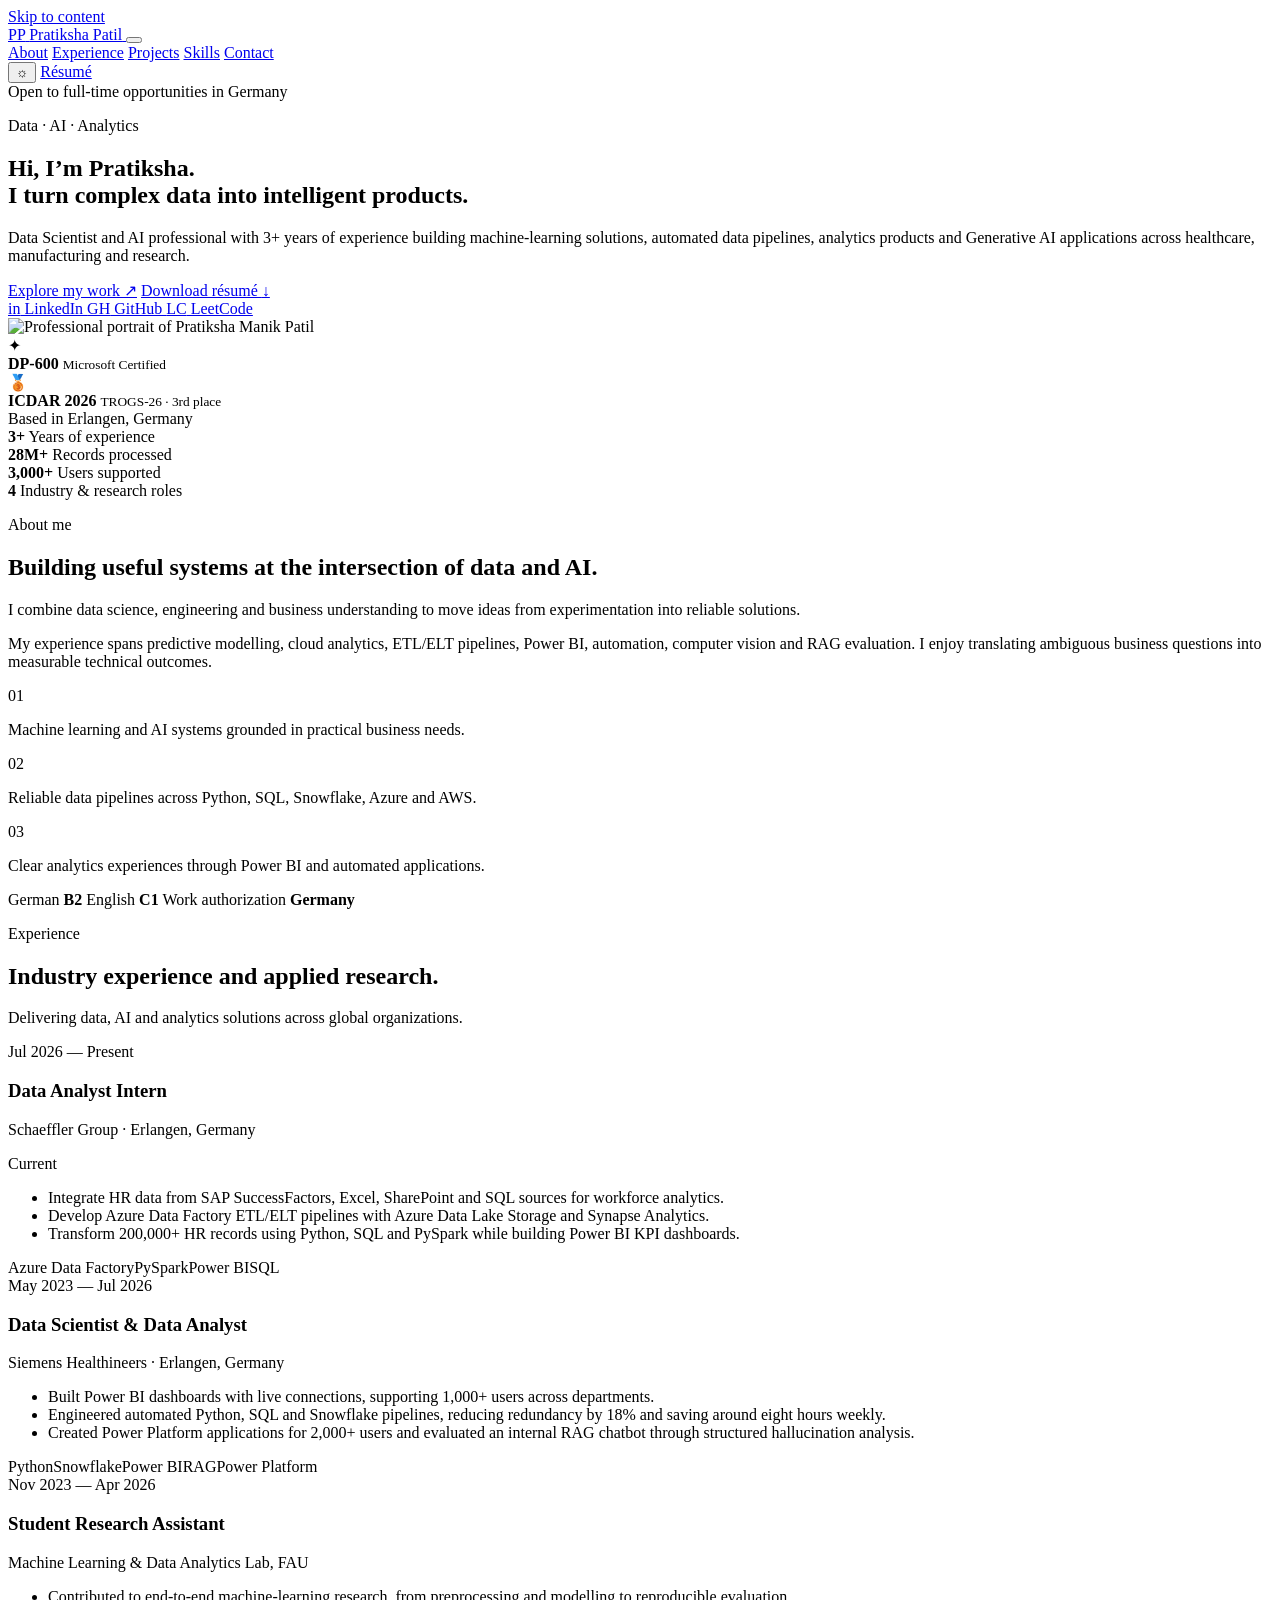
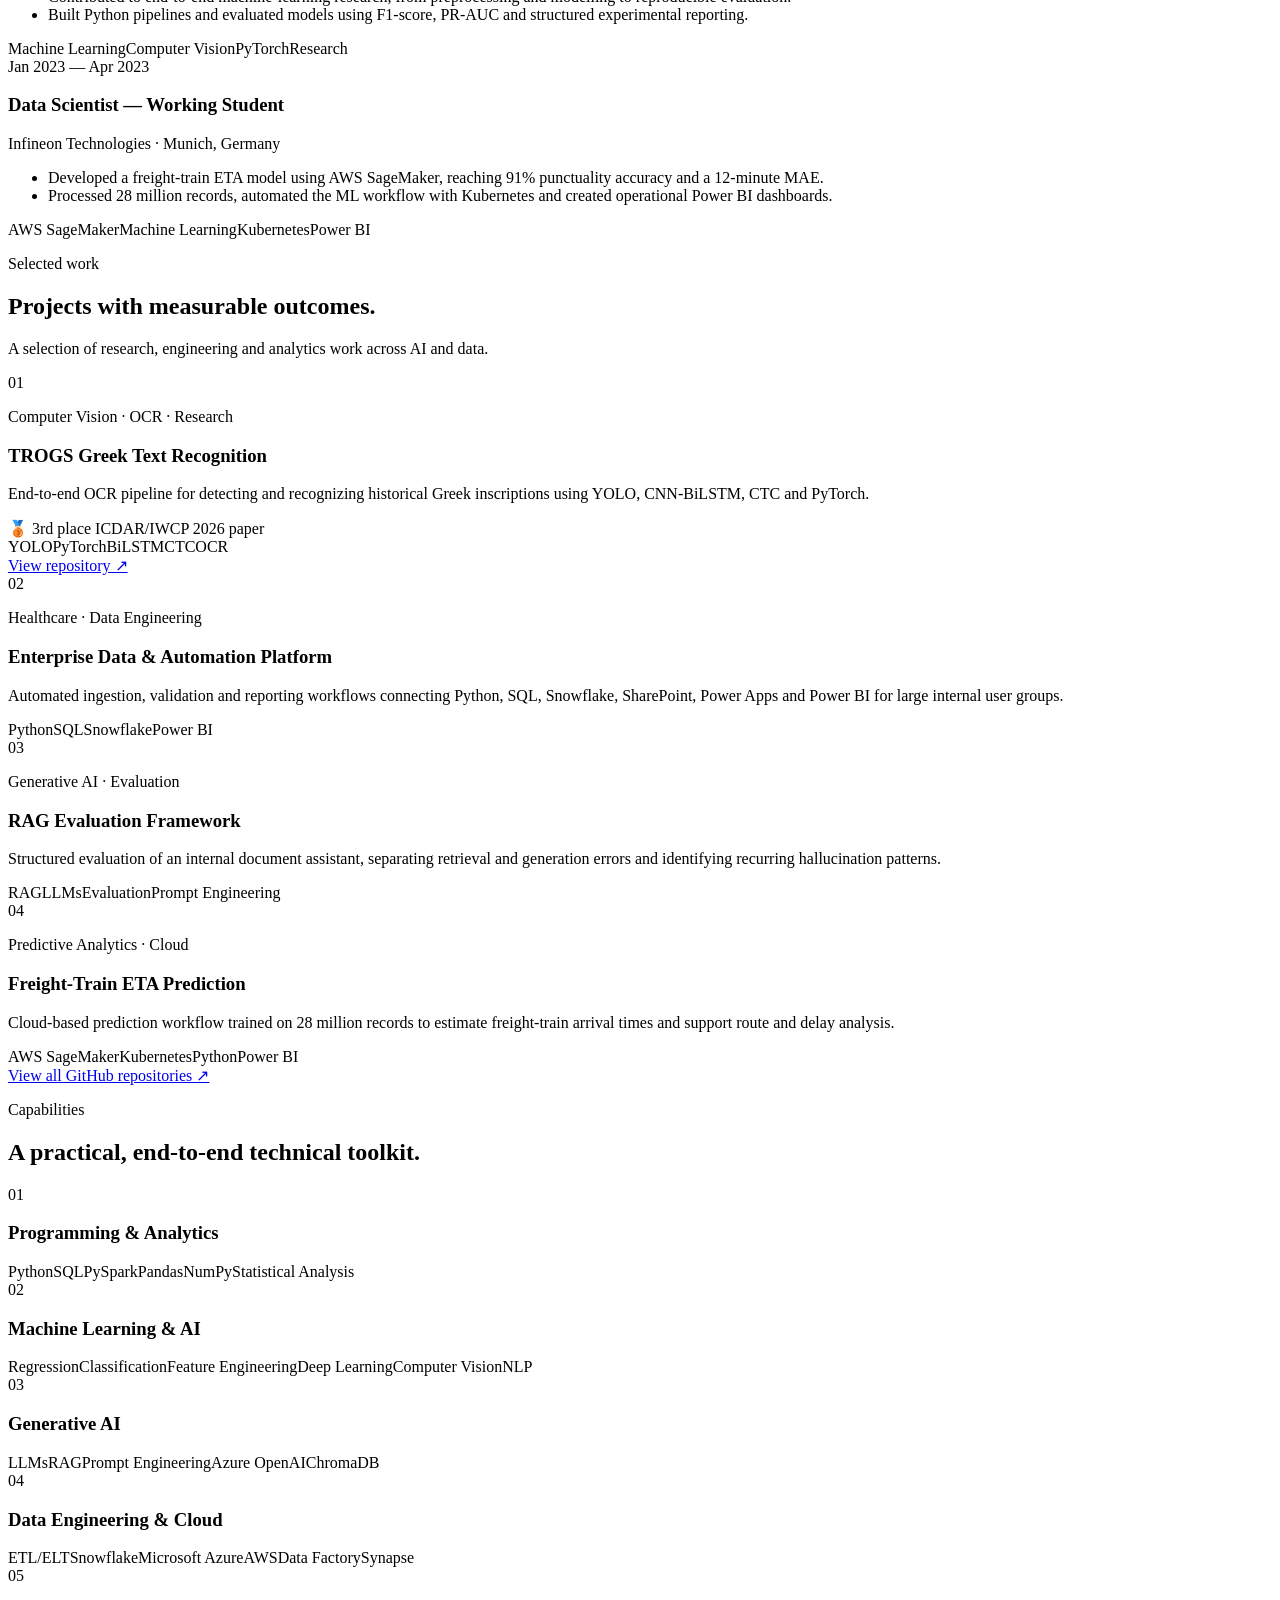
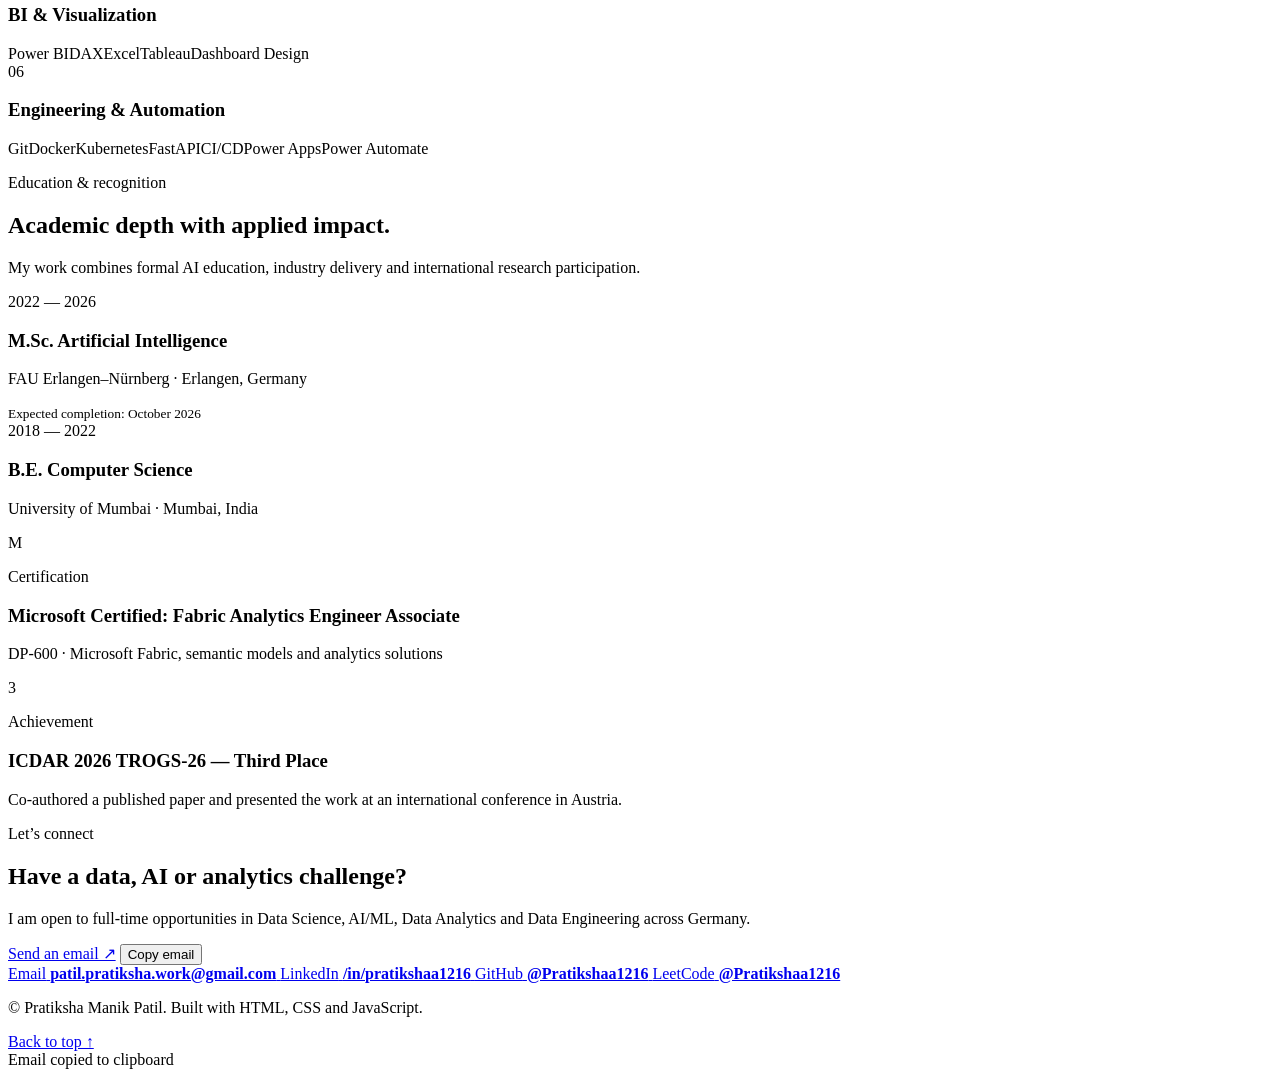
==== index.html @ 7e571804 "Add files via upload" ====
<!DOCTYPE html>
<html lang="en" data-theme="dark">
<head>
  <meta charset="UTF-8">
  <meta name="viewport" content="width=device-width, initial-scale=1.0">

  <title>Pratiksha Manik Patil | Data Scientist & AI Engineer</title>
  <meta name="description" content="Portfolio of Pratiksha Manik Patil — Data Scientist, AI/ML Engineer and Data Analyst specializing in machine learning, data engineering, Generative AI, automation and business intelligence.">
  <meta name="keywords" content="Pratiksha Patil, Data Scientist, AI Engineer, Machine Learning, Data Analyst, Data Engineer, Power BI, Python, SQL, Generative AI, RAG, Germany">
  <meta name="author" content="Pratiksha Manik Patil">
  <meta name="robots" content="index, follow">
  <meta name="theme-color" content="#07111f">

  <link rel="canonical" href="https://pratikshaa1216.github.io/">
  <link rel="icon" href="assets/images/favicon.svg" type="image/svg+xml">
  <link rel="manifest" href="site.webmanifest">

  <meta property="og:type" content="website">
  <meta property="og:title" content="Pratiksha Manik Patil | Data Scientist & AI Engineer">
  <meta property="og:description" content="Machine learning, data engineering, Generative AI, automation and business intelligence.">
  <meta property="og:url" content="https://pratikshaa1216.github.io/">
  <meta property="og:image" content="https://pratikshaa1216.github.io/assets/images/profile.png">

  <meta name="twitter:card" content="summary_large_image">
  <meta name="twitter:title" content="Pratiksha Manik Patil | Data Scientist & AI Engineer">
  <meta name="twitter:description" content="Machine learning, data engineering, Generative AI, automation and business intelligence.">
  <meta name="twitter:image" content="https://pratikshaa1216.github.io/assets/images/profile.png">

  <link rel="preconnect" href="https://fonts.googleapis.com">
  <link rel="preconnect" href="https://fonts.gstatic.com" crossorigin>
  <link href="https://fonts.googleapis.com/css2?family=DM+Sans:wght@400;500;600;700&family=Manrope:wght@500;600;700;800&display=swap" rel="stylesheet">
  <link rel="stylesheet" href="assets/css/style.css">

  <script type="application/ld+json">
  {
    "@context": "https://schema.org",
    "@type": "Person",
    "name": "Pratiksha Manik Patil",
    "url": "https://pratikshaa1216.github.io/",
    "image": "https://pratikshaa1216.github.io/assets/images/profile.png",
    "jobTitle": "Data Scientist and AI/ML Engineer",
    "email": "mailto:patil.pratiksha.work@gmail.com",
    "address": {
      "@type": "PostalAddress",
      "addressLocality": "Erlangen",
      "addressCountry": "Germany"
    },
    "alumniOf": {
      "@type": "CollegeOrUniversity",
      "name": "FAU Erlangen–Nürnberg"
    },
    "sameAs": [
      "https://www.linkedin.com/in/pratikshaa1216",
      "https://github.com/Pratikshaa1216",
      "https://leetcode.com/u/Pratikshaa1216/"
    ],
    "knowsAbout": [
      "Machine Learning",
      "Data Science",
      "Data Engineering",
      "Generative AI",
      "Business Intelligence",
      "Python",
      "SQL",
      "Power BI"
    ]
  }
  </script>
</head>

<body>
  <a class="skip-link" href="#main-content">Skip to content</a>

  <div class="page-noise" aria-hidden="true"></div>
  <div class="cursor-glow" aria-hidden="true"></div>

  <header class="site-header" id="top">
    <nav class="nav container" aria-label="Main navigation">
      <a class="brand" href="#home" aria-label="Pratiksha Patil home">
        <span class="brand-mark">PP</span>
        <span class="brand-name">Pratiksha Patil</span>
      </a>

      <button class="menu-toggle" aria-label="Open navigation" aria-expanded="false" aria-controls="nav-links">
        <span></span><span></span><span></span>
      </button>

      <div class="nav-links" id="nav-links">
        <a href="#about">About</a>
        <a href="#experience">Experience</a>
        <a href="#projects">Projects</a>
        <a href="#skills">Skills</a>
        <a href="#contact">Contact</a>
      </div>

      <div class="nav-actions">
        <button class="theme-toggle" type="button" aria-label="Switch color theme" title="Switch color theme">
          <span class="theme-icon" aria-hidden="true">☼</span>
        </button>
        <a class="button button-small button-outline" href="assets/docs/Pratiksha_Patil_Resume.pdf" target="_blank" rel="noopener">
          Résumé
        </a>
      </div>
    </nav>
  </header>

  <main id="main-content">
    <section class="hero section" id="home">
      <div class="hero-orb hero-orb-one" aria-hidden="true"></div>
      <div class="hero-orb hero-orb-two" aria-hidden="true"></div>

      <div class="container hero-grid">
        <div class="hero-copy reveal">
          <div class="availability-pill">
            <span class="status-dot"></span>
            Open to full-time opportunities in Germany
          </div>

          <p class="eyebrow">Data · AI · Analytics</p>
          <h1>
            Hi, I’m <span class="gradient-text">Pratiksha.</span><br>
            I turn complex data into <span class="typing-line" data-words='["intelligent products.","clear decisions.","scalable pipelines.","practical AI."]'>intelligent products.</span>
          </h1>

          <p class="hero-description">
            Data Scientist and AI professional with 3+ years of experience building machine-learning solutions,
            automated data pipelines, analytics products and Generative AI applications across healthcare,
            manufacturing and research.
          </p>

          <div class="hero-actions">
            <a class="button button-primary" href="#projects">Explore my work <span aria-hidden="true">↗</span></a>
            <a class="button button-ghost" href="assets/docs/Pratiksha_Patil_Resume.pdf" target="_blank" rel="noopener">
              Download résumé <span aria-hidden="true">↓</span>
            </a>
          </div>

          <div class="hero-socials" aria-label="Social profiles">
            <a href="https://www.linkedin.com/in/pratikshaa1216" target="_blank" rel="noopener" aria-label="LinkedIn">
              <span>in</span> LinkedIn
            </a>
            <a href="https://github.com/Pratikshaa1216" target="_blank" rel="noopener" aria-label="GitHub">
              <span>GH</span> GitHub
            </a>
            <a href="https://leetcode.com/u/Pratikshaa1216/" target="_blank" rel="noopener" aria-label="LeetCode">
              <span>LC</span> LeetCode
            </a>
          </div>
        </div>

        <div class="hero-visual reveal reveal-delay">
          <div class="portrait-shell">
            <div class="portrait-frame">
              <img src="assets/images/profile.webp" alt="Professional portrait of Pratiksha Manik Patil" width="900" height="1124">
            </div>
            <div class="floating-card floating-card-one">
              <span class="floating-icon">✦</span>
              <div>
                <strong>DP-600</strong>
                <small>Microsoft Certified</small>
              </div>
            </div>
            <div class="floating-card floating-card-two">
              <span class="floating-icon">🥉</span>
              <div>
                <strong>ICDAR 2026</strong>
                <small>TROGS-26 · 3rd place</small>
              </div>
            </div>
            <div class="portrait-tag">Based in Erlangen, Germany</div>
          </div>
        </div>
      </div>

      <div class="container metrics-grid reveal">
        <article class="metric">
          <strong>3+</strong>
          <span>Years of experience</span>
        </article>
        <article class="metric">
          <strong>28M+</strong>
          <span>Records processed</span>
        </article>
        <article class="metric">
          <strong>3,000+</strong>
          <span>Users supported</span>
        </article>
        <article class="metric">
          <strong>4</strong>
          <span>Industry & research roles</span>
        </article>
      </div>
    </section>

    <section class="section section-soft" id="about">
      <div class="container two-column">
        <div class="section-heading reveal">
          <p class="eyebrow">About me</p>
          <h2>Building useful systems at the intersection of data and AI.</h2>
        </div>

        <div class="about-copy reveal reveal-delay">
          <p class="lead">
            I combine data science, engineering and business understanding to move ideas from experimentation
            into reliable solutions.
          </p>
          <p>
            My experience spans predictive modelling, cloud analytics, ETL/ELT pipelines, Power BI,
            automation, computer vision and RAG evaluation. I enjoy translating ambiguous business
            questions into measurable technical outcomes.
          </p>
          <div class="about-list">
            <div><span>01</span><p>Machine learning and AI systems grounded in practical business needs.</p></div>
            <div><span>02</span><p>Reliable data pipelines across Python, SQL, Snowflake, Azure and AWS.</p></div>
            <div><span>03</span><p>Clear analytics experiences through Power BI and automated applications.</p></div>
          </div>

          <div class="language-row">
            <span>German <strong>B2</strong></span>
            <span>English <strong>C1</strong></span>
            <span>Work authorization <strong>Germany</strong></span>
          </div>
        </div>
      </div>
    </section>

    <section class="section" id="experience">
      <div class="container">
        <div class="section-heading compact reveal">
          <p class="eyebrow">Experience</p>
          <h2>Industry experience and applied research.</h2>
          <p>Delivering data, AI and analytics solutions across global organizations.</p>
        </div>

        <div class="timeline">
          <article class="timeline-item reveal">
            <div class="timeline-marker"></div>
            <div class="timeline-period">Jul 2026 — Present</div>
            <div class="timeline-card">
              <div class="timeline-top">
                <div>
                  <h3>Data Analyst Intern</h3>
                  <p class="company">Schaeffler Group · Erlangen, Germany</p>
                </div>
                <span class="role-badge">Current</span>
              </div>
              <ul>
                <li>Integrate HR data from SAP SuccessFactors, Excel, SharePoint and SQL sources for workforce analytics.</li>
                <li>Develop Azure Data Factory ETL/ELT pipelines with Azure Data Lake Storage and Synapse Analytics.</li>
                <li>Transform 200,000+ HR records using Python, SQL and PySpark while building Power BI KPI dashboards.</li>
              </ul>
              <div class="tag-row">
                <span>Azure Data Factory</span><span>PySpark</span><span>Power BI</span><span>SQL</span>
              </div>
            </div>
          </article>

          <article class="timeline-item reveal">
            <div class="timeline-marker"></div>
            <div class="timeline-period">May 2023 — Jul 2026</div>
            <div class="timeline-card">
              <div class="timeline-top">
                <div>
                  <h3>Data Scientist & Data Analyst</h3>
                  <p class="company">Siemens Healthineers · Erlangen, Germany</p>
                </div>
              </div>
              <ul>
                <li>Built Power BI dashboards with live connections, supporting 1,000+ users across departments.</li>
                <li>Engineered automated Python, SQL and Snowflake pipelines, reducing redundancy by 18% and saving around eight hours weekly.</li>
                <li>Created Power Platform applications for 2,000+ users and evaluated an internal RAG chatbot through structured hallucination analysis.</li>
              </ul>
              <div class="tag-row">
                <span>Python</span><span>Snowflake</span><span>Power BI</span><span>RAG</span><span>Power Platform</span>
              </div>
            </div>
          </article>

          <article class="timeline-item reveal">
            <div class="timeline-marker"></div>
            <div class="timeline-period">Nov 2023 — Apr 2026</div>
            <div class="timeline-card">
              <div class="timeline-top">
                <div>
                  <h3>Student Research Assistant</h3>
                  <p class="company">Machine Learning & Data Analytics Lab, FAU</p>
                </div>
              </div>
              <ul>
                <li>Contributed to end-to-end machine-learning research, from preprocessing and modelling to reproducible evaluation.</li>
                <li>Built Python pipelines and evaluated models using F1-score, PR-AUC and structured experimental reporting.</li>
              </ul>
              <div class="tag-row">
                <span>Machine Learning</span><span>Computer Vision</span><span>PyTorch</span><span>Research</span>
              </div>
            </div>
          </article>

          <article class="timeline-item reveal">
            <div class="timeline-marker"></div>
            <div class="timeline-period">Jan 2023 — Apr 2023</div>
            <div class="timeline-card">
              <div class="timeline-top">
                <div>
                  <h3>Data Scientist — Working Student</h3>
                  <p class="company">Infineon Technologies · Munich, Germany</p>
                </div>
              </div>
              <ul>
                <li>Developed a freight-train ETA model using AWS SageMaker, reaching 91% punctuality accuracy and a 12-minute MAE.</li>
                <li>Processed 28 million records, automated the ML workflow with Kubernetes and created operational Power BI dashboards.</li>
              </ul>
              <div class="tag-row">
                <span>AWS SageMaker</span><span>Machine Learning</span><span>Kubernetes</span><span>Power BI</span>
              </div>
            </div>
          </article>
        </div>
      </div>
    </section>

    <section class="section section-soft" id="projects">
      <div class="container">
        <div class="section-heading compact reveal">
          <p class="eyebrow">Selected work</p>
          <h2>Projects with measurable outcomes.</h2>
          <p>A selection of research, engineering and analytics work across AI and data.</p>
        </div>

        <div class="projects-grid">
          <article class="project-card project-featured reveal">
            <div class="project-number">01</div>
            <div class="project-content">
              <p class="project-kicker">Computer Vision · OCR · Research</p>
              <h3>TROGS Greek Text Recognition</h3>
              <p>
                End-to-end OCR pipeline for detecting and recognizing historical Greek inscriptions using
                YOLO, CNN-BiLSTM, CTC and PyTorch.
              </p>
              <div class="project-highlight">
                <span>🥉 3rd place</span>
                <span>ICDAR/IWCP 2026 paper</span>
              </div>
              <div class="tag-row">
                <span>YOLO</span><span>PyTorch</span><span>BiLSTM</span><span>CTC</span><span>OCR</span>
              </div>
              <div class="project-links">
                <a href="https://github.com/Pratikshaa1216/trogs_greek_text_recognition" target="_blank" rel="noopener">View repository ↗</a>
              </div>
            </div>
          </article>

          <article class="project-card reveal">
            <div class="project-number">02</div>
            <div class="project-content">
              <p class="project-kicker">Healthcare · Data Engineering</p>
              <h3>Enterprise Data & Automation Platform</h3>
              <p>
                Automated ingestion, validation and reporting workflows connecting Python, SQL, Snowflake,
                SharePoint, Power Apps and Power BI for large internal user groups.
              </p>
              <div class="tag-row">
                <span>Python</span><span>SQL</span><span>Snowflake</span><span>Power BI</span>
              </div>
            </div>
          </article>

          <article class="project-card reveal">
            <div class="project-number">03</div>
            <div class="project-content">
              <p class="project-kicker">Generative AI · Evaluation</p>
              <h3>RAG Evaluation Framework</h3>
              <p>
                Structured evaluation of an internal document assistant, separating retrieval and generation
                errors and identifying recurring hallucination patterns.
              </p>
              <div class="tag-row">
                <span>RAG</span><span>LLMs</span><span>Evaluation</span><span>Prompt Engineering</span>
              </div>
            </div>
          </article>

          <article class="project-card reveal">
            <div class="project-number">04</div>
            <div class="project-content">
              <p class="project-kicker">Predictive Analytics · Cloud</p>
              <h3>Freight-Train ETA Prediction</h3>
              <p>
                Cloud-based prediction workflow trained on 28 million records to estimate freight-train arrival
                times and support route and delay analysis.
              </p>
              <div class="tag-row">
                <span>AWS SageMaker</span><span>Kubernetes</span><span>Python</span><span>Power BI</span>
              </div>
            </div>
          </article>
        </div>

        <div class="center-action reveal">
          <a class="button button-outline" href="https://github.com/Pratikshaa1216" target="_blank" rel="noopener">
            View all GitHub repositories ↗
          </a>
        </div>
      </div>
    </section>

    <section class="section" id="skills">
      <div class="container">
        <div class="section-heading compact reveal">
          <p class="eyebrow">Capabilities</p>
          <h2>A practical, end-to-end technical toolkit.</h2>
        </div>

        <div class="skills-grid">
          <article class="skill-card reveal">
            <div class="skill-icon">01</div>
            <h3>Programming & Analytics</h3>
            <div class="skill-cloud">
              <span>Python</span><span>SQL</span><span>PySpark</span><span>Pandas</span><span>NumPy</span><span>Statistical Analysis</span>
            </div>
          </article>

          <article class="skill-card reveal">
            <div class="skill-icon">02</div>
            <h3>Machine Learning & AI</h3>
            <div class="skill-cloud">
              <span>Regression</span><span>Classification</span><span>Feature Engineering</span><span>Deep Learning</span><span>Computer Vision</span><span>NLP</span>
            </div>
          </article>

          <article class="skill-card reveal">
            <div class="skill-icon">03</div>
            <h3>Generative AI</h3>
            <div class="skill-cloud">
              <span>LLMs</span><span>RAG</span><span>Prompt Engineering</span><span>Azure OpenAI</span><span>ChromaDB</span>
            </div>
          </article>

          <article class="skill-card reveal">
            <div class="skill-icon">04</div>
            <h3>Data Engineering & Cloud</h3>
            <div class="skill-cloud">
              <span>ETL/ELT</span><span>Snowflake</span><span>Microsoft Azure</span><span>AWS</span><span>Data Factory</span><span>Synapse</span>
            </div>
          </article>

          <article class="skill-card reveal">
            <div class="skill-icon">05</div>
            <h3>BI & Visualization</h3>
            <div class="skill-cloud">
              <span>Power BI</span><span>DAX</span><span>Excel</span><span>Tableau</span><span>Dashboard Design</span>
            </div>
          </article>

          <article class="skill-card reveal">
            <div class="skill-icon">06</div>
            <h3>Engineering & Automation</h3>
            <div class="skill-cloud">
              <span>Git</span><span>Docker</span><span>Kubernetes</span><span>FastAPI</span><span>CI/CD</span><span>Power Apps</span><span>Power Automate</span>
            </div>
          </article>
        </div>
      </div>
    </section>

    <section class="section section-soft" id="education">
      <div class="container education-layout">
        <div class="section-heading reveal">
          <p class="eyebrow">Education & recognition</p>
          <h2>Academic depth with applied impact.</h2>
          <p>
            My work combines formal AI education, industry delivery and international research participation.
          </p>
        </div>

        <div class="education-stack">
          <article class="education-card reveal">
            <div class="education-year">2022 — 2026</div>
            <div>
              <h3>M.Sc. Artificial Intelligence</h3>
              <p>FAU Erlangen–Nürnberg · Erlangen, Germany</p>
              <small>Expected completion: October 2026</small>
            </div>
          </article>

          <article class="education-card reveal">
            <div class="education-year">2018 — 2022</div>
            <div>
              <h3>B.E. Computer Science</h3>
              <p>University of Mumbai · Mumbai, India</p>
            </div>
          </article>

          <article class="recognition-card reveal">
            <div class="recognition-icon">M</div>
            <div>
              <p class="project-kicker">Certification</p>
              <h3>Microsoft Certified: Fabric Analytics Engineer Associate</h3>
              <p>DP-600 · Microsoft Fabric, semantic models and analytics solutions</p>
            </div>
          </article>

          <article class="recognition-card reveal">
            <div class="recognition-icon">3</div>
            <div>
              <p class="project-kicker">Achievement</p>
              <h3>ICDAR 2026 TROGS-26 — Third Place</h3>
              <p>Co-authored a published paper and presented the work at an international conference in Austria.</p>
            </div>
          </article>
        </div>
      </div>
    </section>

    <section class="section contact-section" id="contact">
      <div class="container contact-card reveal">
        <div>
          <p class="eyebrow">Let’s connect</p>
          <h2>Have a data, AI or analytics challenge?</h2>
          <p>
            I am open to full-time opportunities in Data Science, AI/ML, Data Analytics and Data Engineering across Germany.
          </p>
        </div>

        <div class="contact-actions">
          <a class="button button-primary" href="mailto:patil.pratiksha.work@gmail.com">Send an email ↗</a>
          <button class="button button-ghost copy-email" type="button" data-email="patil.pratiksha.work@gmail.com">
            Copy email
          </button>
        </div>

        <div class="contact-links">
          <a href="mailto:patil.pratiksha.work@gmail.com">
            <span>Email</span>
            <strong>patil.pratiksha.work@gmail.com</strong>
          </a>
          <a href="https://www.linkedin.com/in/pratikshaa1216" target="_blank" rel="noopener">
            <span>LinkedIn</span>
            <strong>/in/pratikshaa1216</strong>
          </a>
          <a href="https://github.com/Pratikshaa1216" target="_blank" rel="noopener">
            <span>GitHub</span>
            <strong>@Pratikshaa1216</strong>
          </a>
          <a href="https://leetcode.com/u/Pratikshaa1216/" target="_blank" rel="noopener">
            <span>LeetCode</span>
            <strong>@Pratikshaa1216</strong>
          </a>
        </div>
      </div>
    </section>
  </main>

  <footer class="site-footer">
    <div class="container footer-inner">
      <p>© <span id="current-year"></span> Pratiksha Manik Patil. Built with HTML, CSS and JavaScript.</p>
      <a href="#top">Back to top ↑</a>
    </div>
  </footer>

  <div class="toast" role="status" aria-live="polite">Email copied to clipboard</div>

  <script src="assets/js/script.js"></script>
</body>
</html>
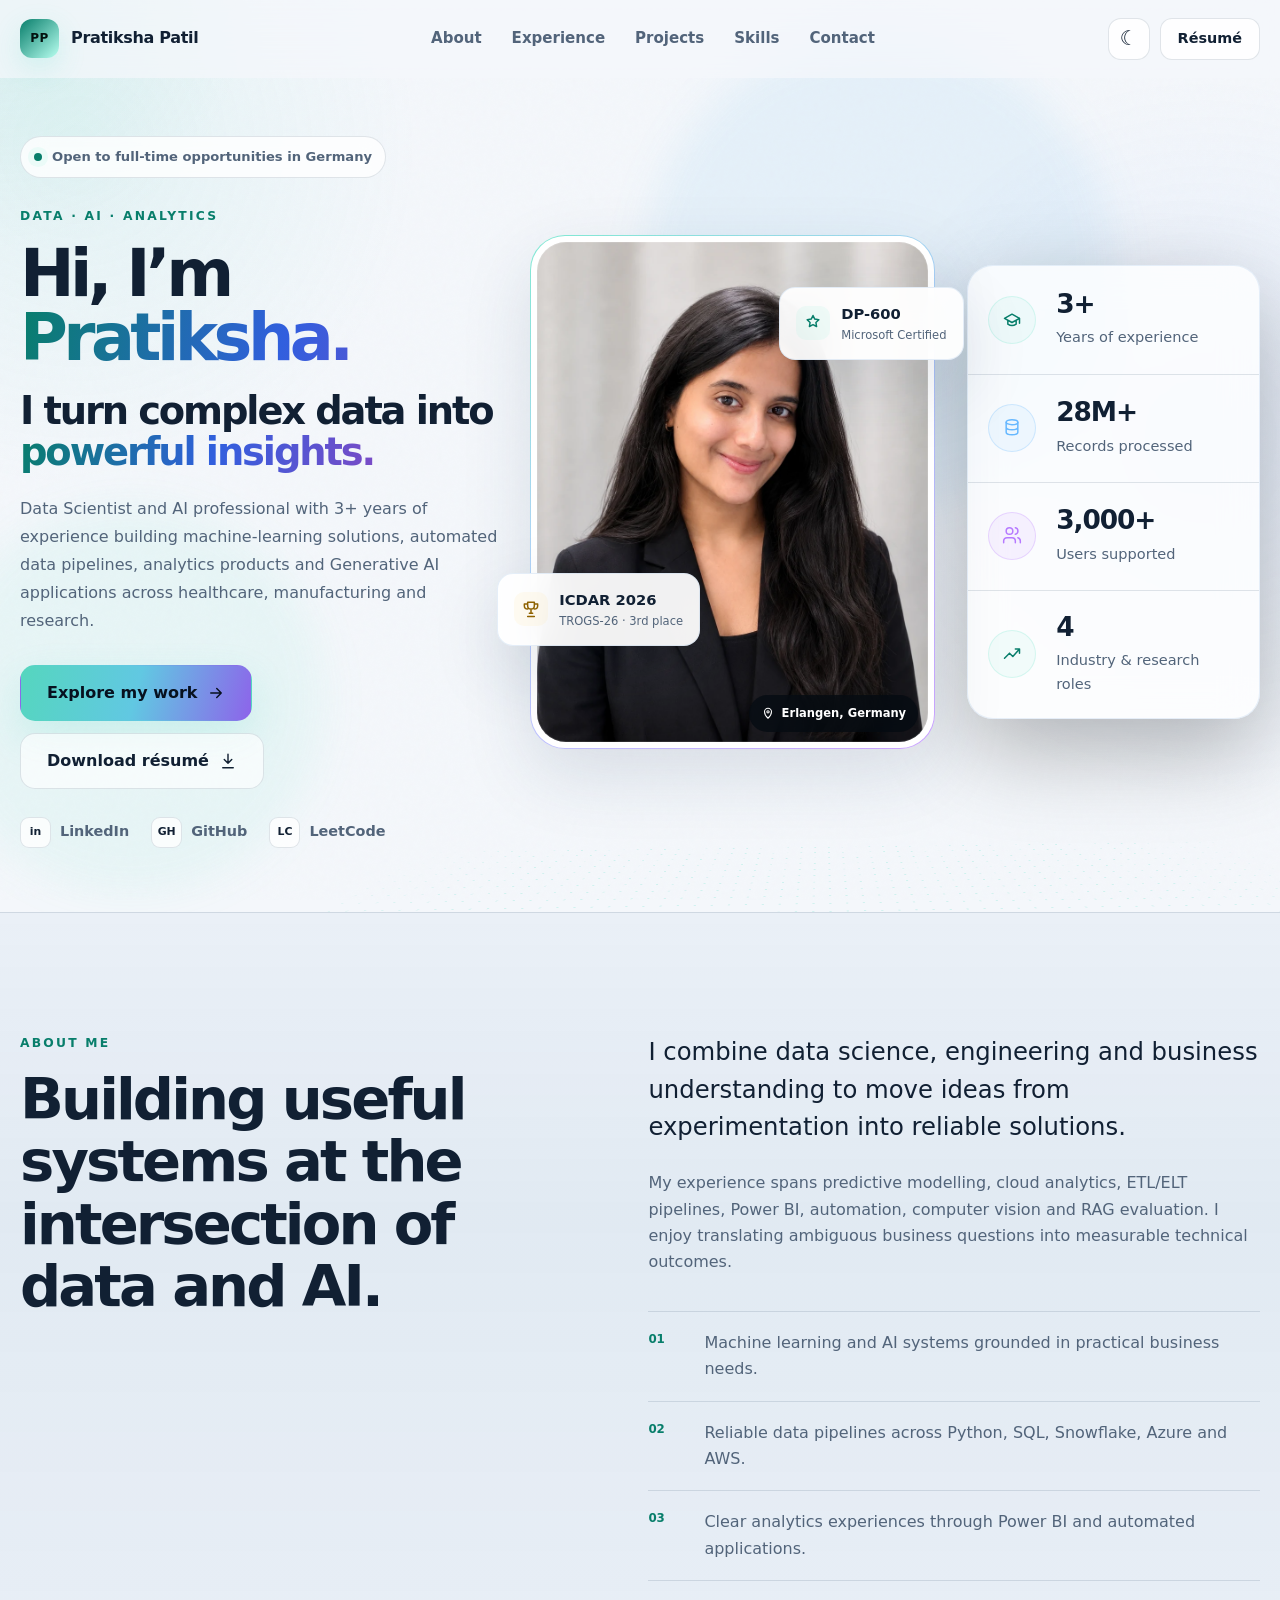
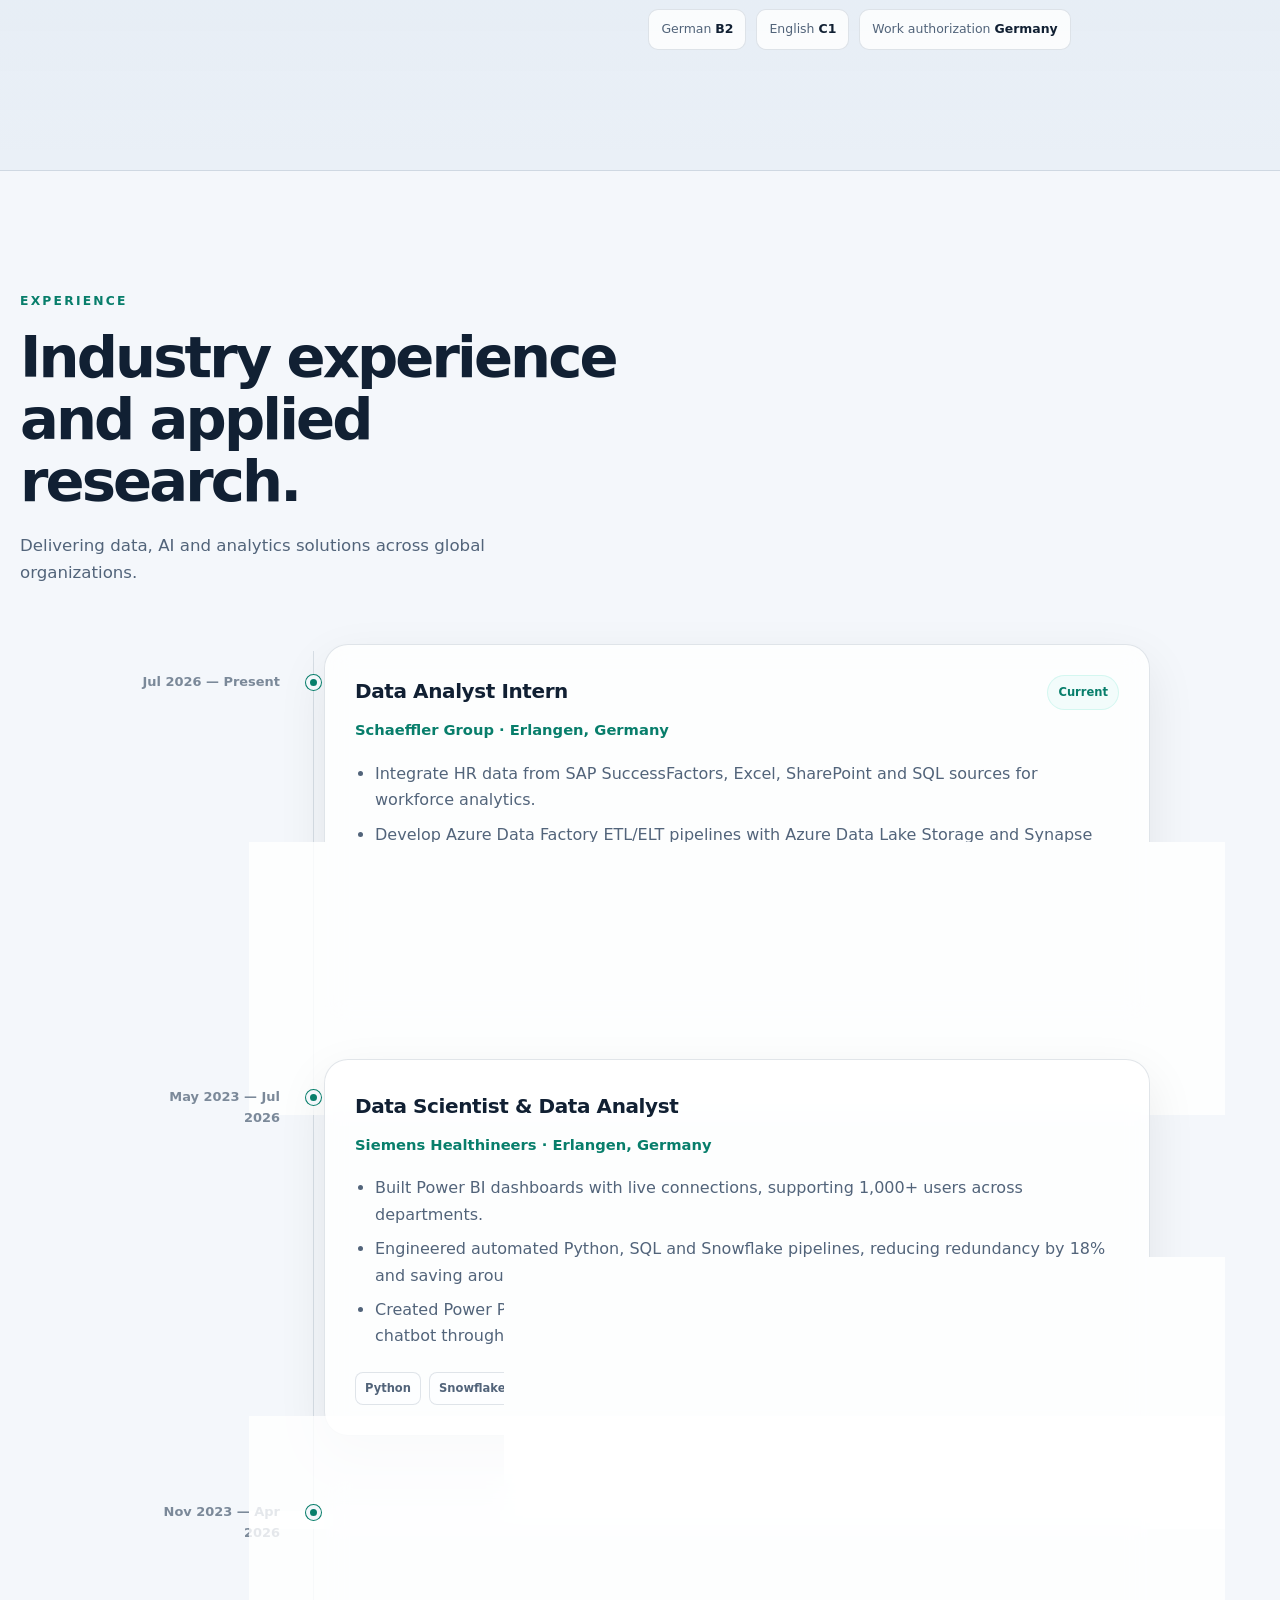
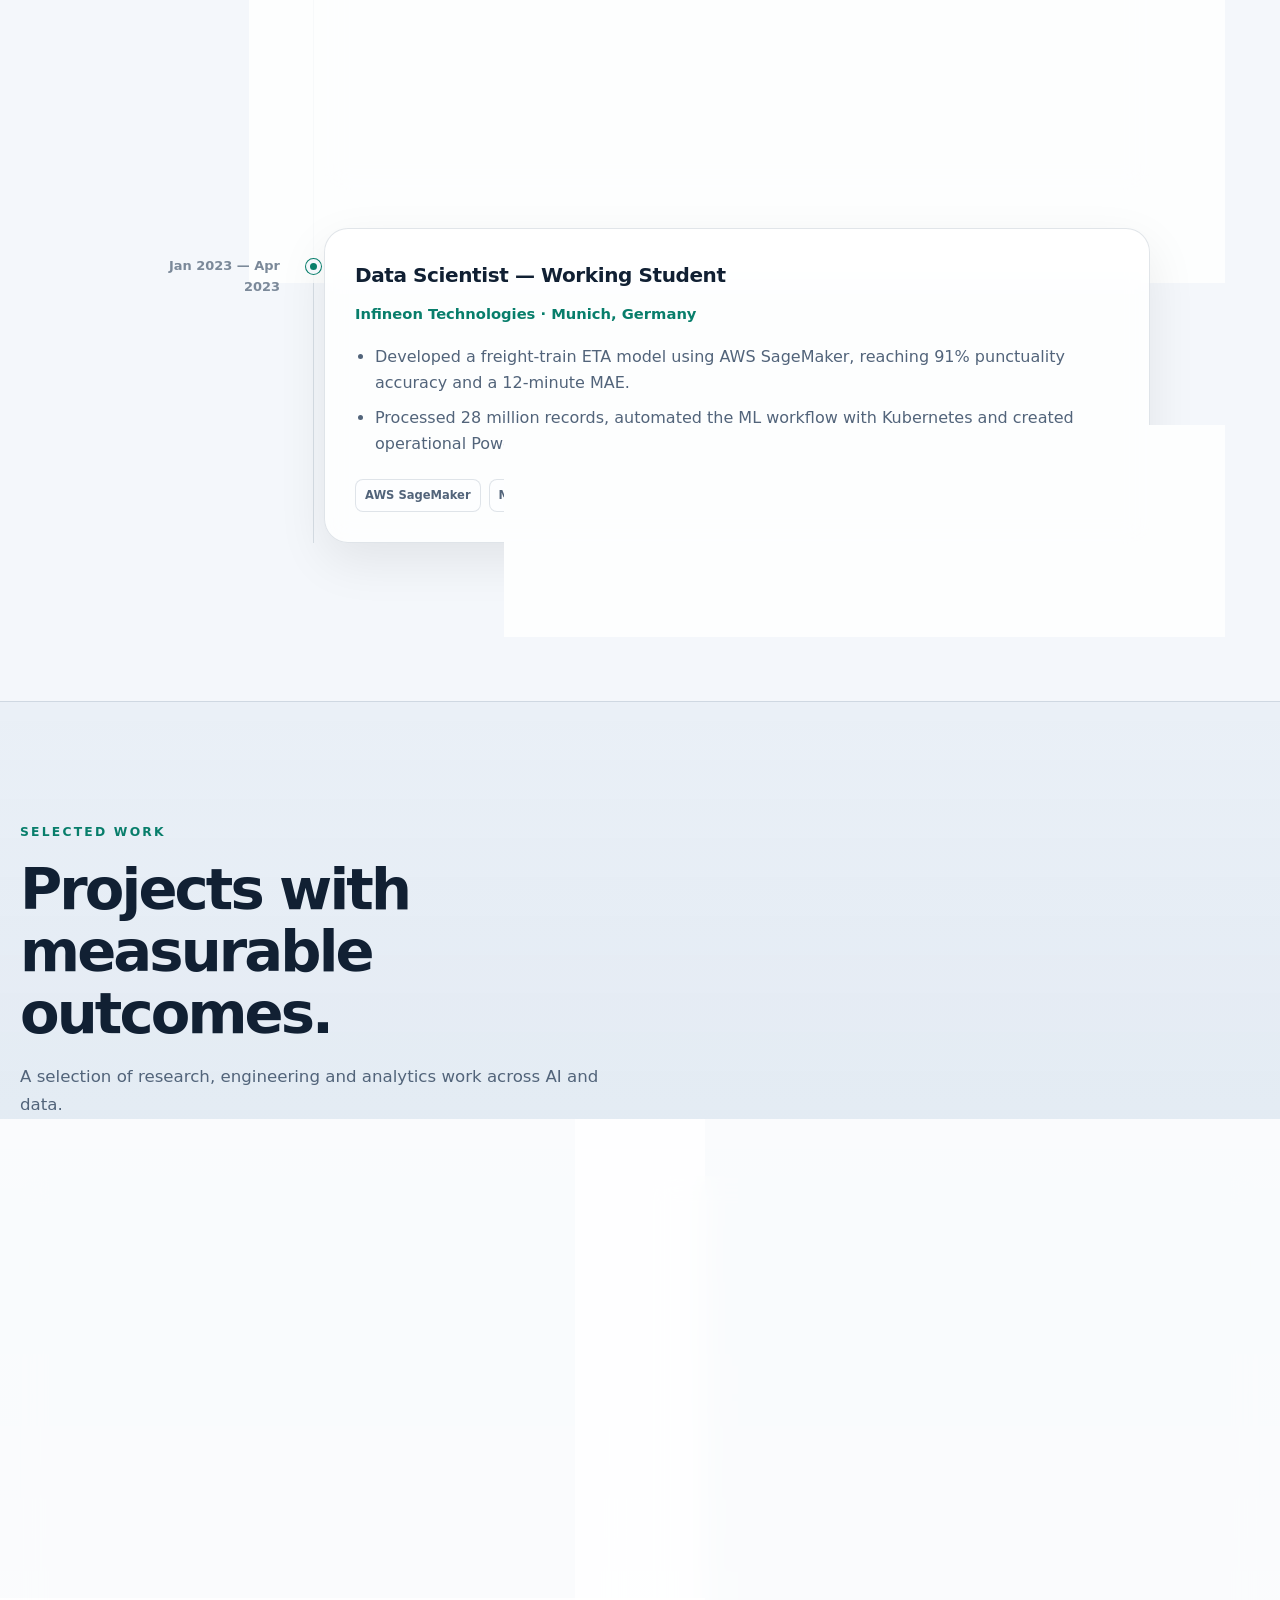
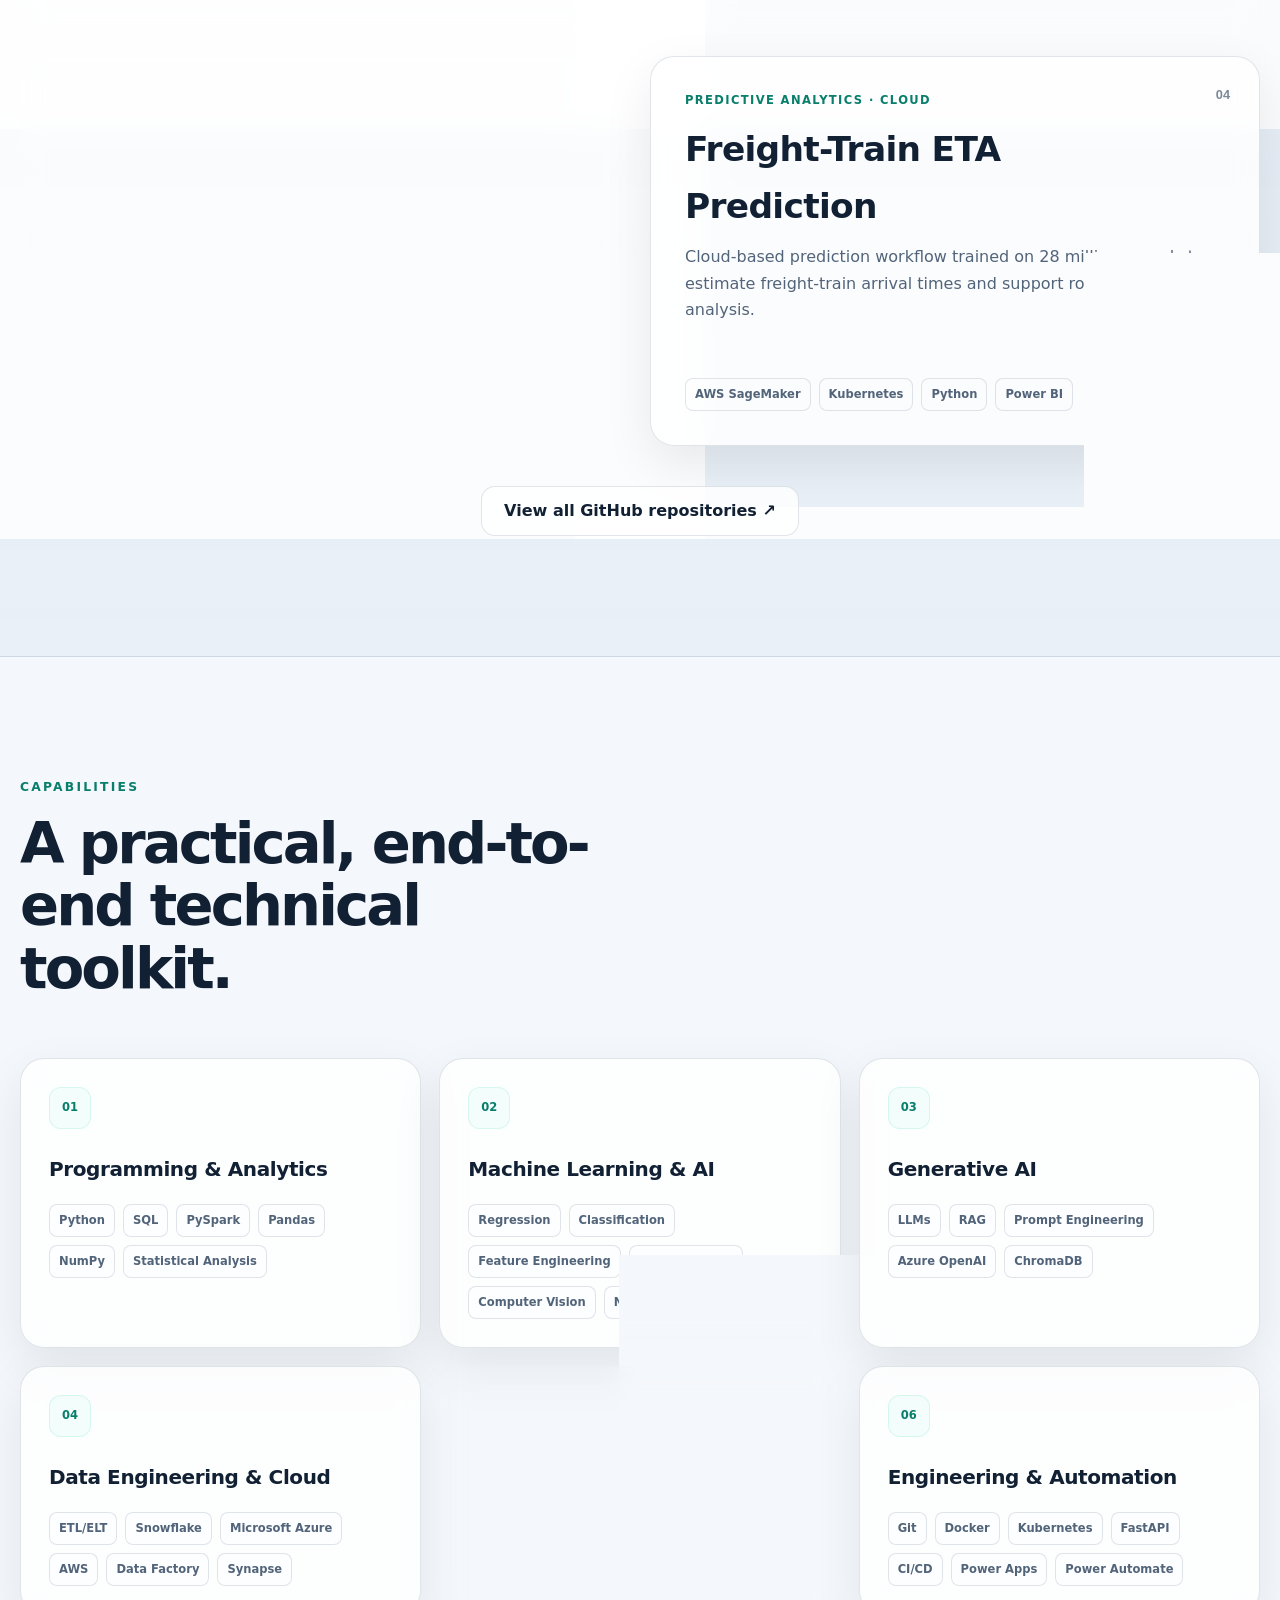
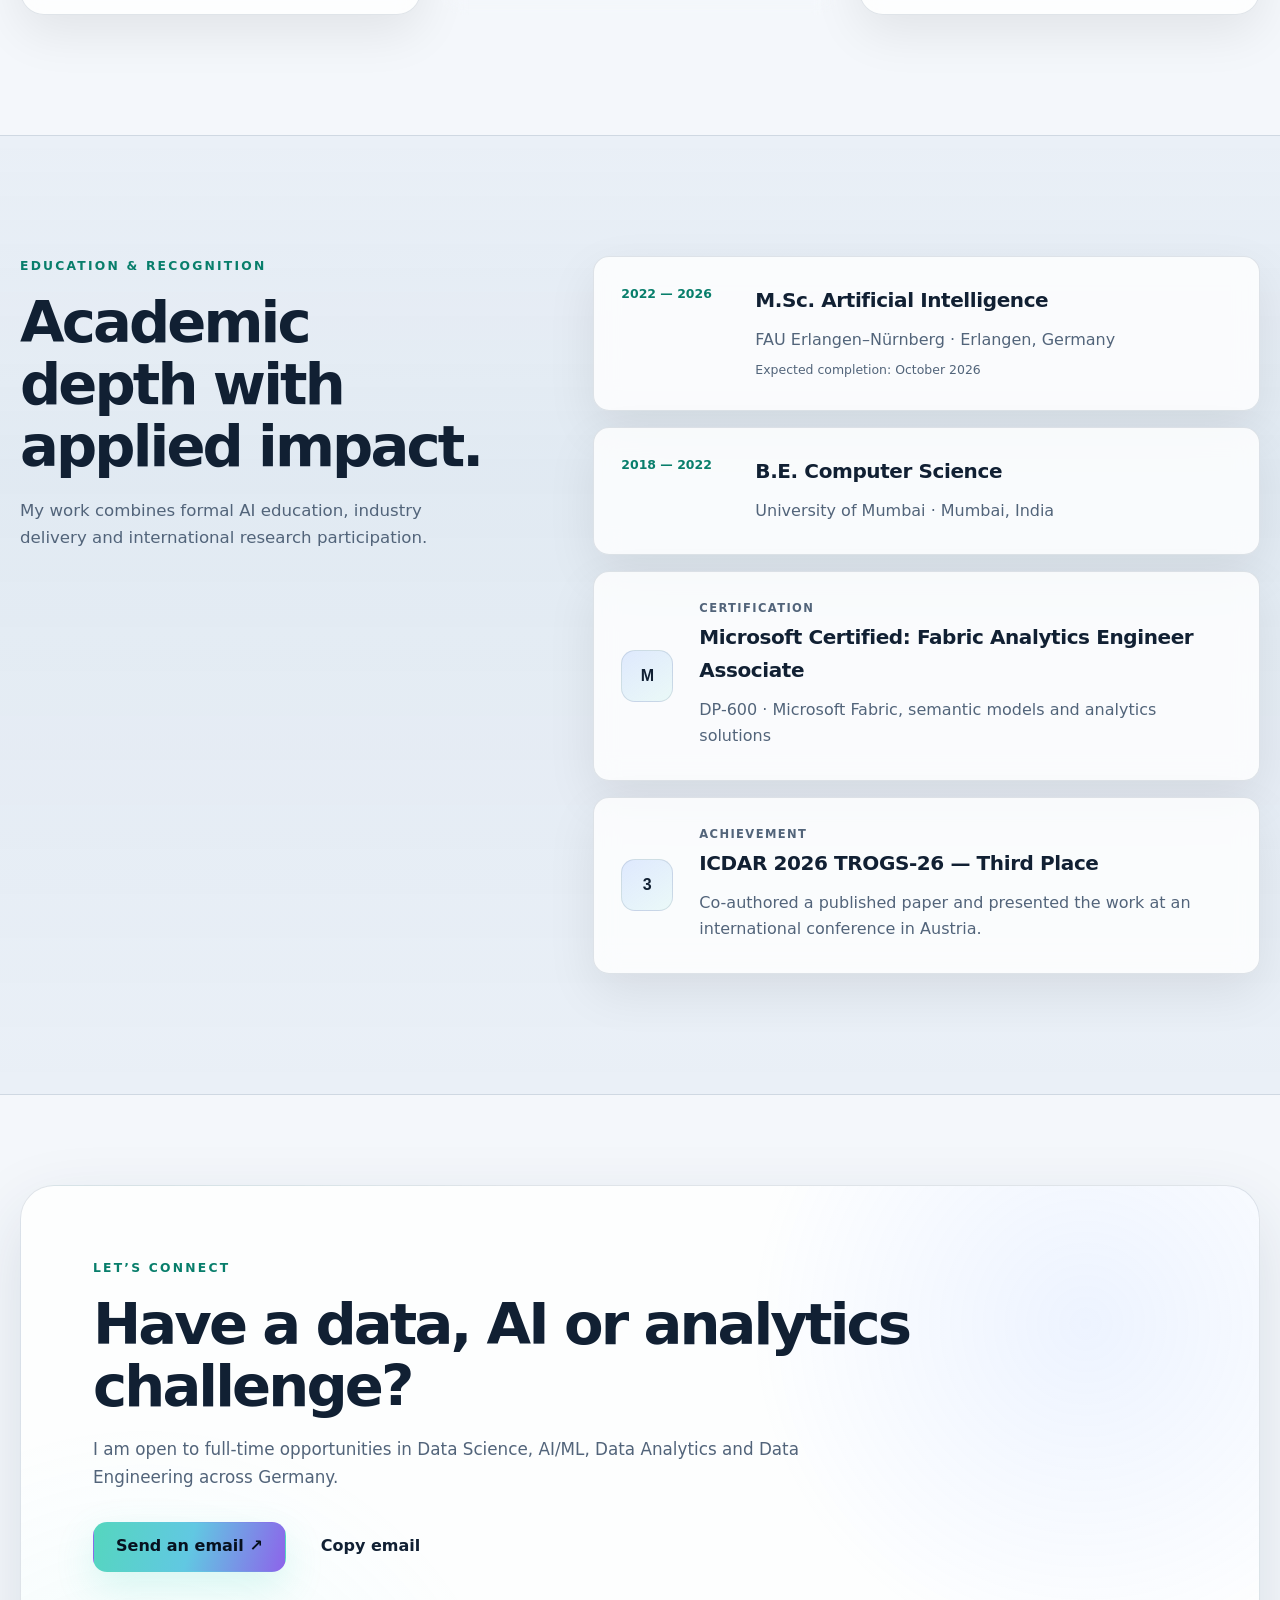
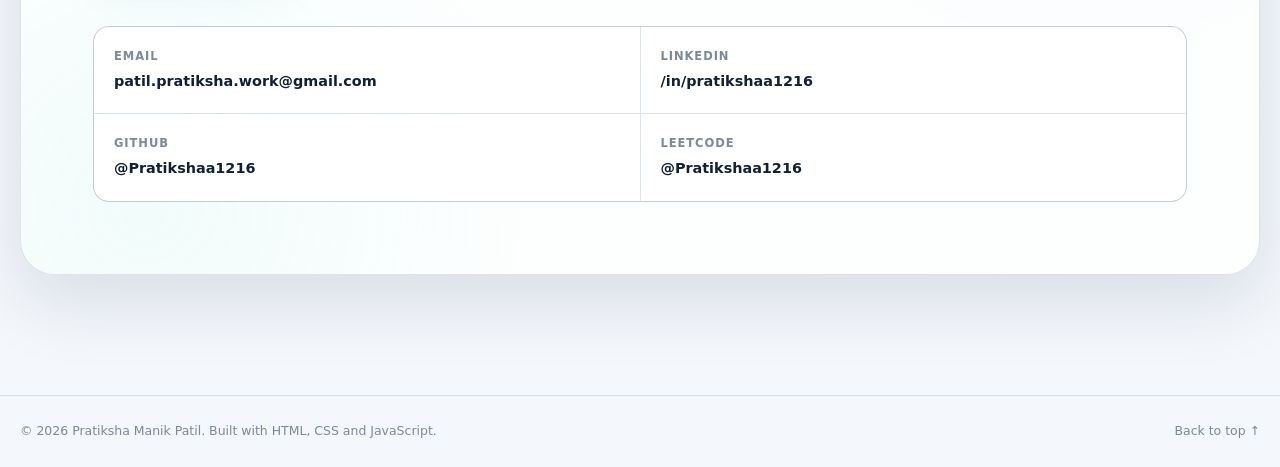
==== commit 5194fb32: "Add files via upload" ====
--- a/index.html
+++ b/index.html
@@ -109,7 +109,9 @@
       <div class="hero-orb hero-orb-one" aria-hidden="true"></div>
       <div class="hero-orb hero-orb-two" aria-hidden="true"></div>
 
-      <div class="container hero-grid">
+      <div class="hero-dots" aria-hidden="true"></div>
+
+      <div class="container hero-stage">
         <div class="hero-copy reveal">
           <div class="availability-pill">
             <span class="status-dot"></span>
@@ -117,10 +119,15 @@
           </div>
 
           <p class="eyebrow">Data · AI · Analytics</p>
-          <h1>
-            Hi, I’m <span class="gradient-text">Pratiksha.</span><br>
-            I turn complex data into <span class="typing-line" data-words='["intelligent products.","clear decisions.","scalable pipelines.","practical AI."]'>intelligent products.</span>
+
+          <h1 class="hero-name">
+            <span>Hi, I’m</span>
+            <strong class="gradient-text">Pratiksha.</strong>
           </h1>
+
+          <p class="hero-statement">
+            I turn complex data into <span class="gradient-text">powerful insights.</span>
+          </p>
 
           <p class="hero-description">
             Data Scientist and AI professional with 3+ years of experience building machine-learning solutions,
@@ -129,9 +136,13 @@
           </p>
 
           <div class="hero-actions">
-            <a class="button button-primary" href="#projects">Explore my work <span aria-hidden="true">↗</span></a>
-            <a class="button button-ghost" href="assets/docs/Pratiksha_Patil_Resume.pdf" target="_blank" rel="noopener">
-              Download résumé <span aria-hidden="true">↓</span>
+            <a class="button button-primary" href="#projects">
+              Explore my work
+              <svg aria-hidden="true" viewBox="0 0 24 24"><path d="M5 12h14M13 6l6 6-6 6"/></svg>
+            </a>
+            <a class="button button-outline resume-download" href="assets/docs/Pratiksha_Patil_Resume.pdf" target="_blank" rel="noopener">
+              Download résumé
+              <svg aria-hidden="true" viewBox="0 0 24 24"><path d="M12 3v12M7 10l5 5 5-5M5 21h14"/></svg>
             </a>
           </div>
 
@@ -153,42 +164,63 @@
             <div class="portrait-frame">
               <img src="assets/images/profile.webp" alt="Professional portrait of Pratiksha Manik Patil" width="900" height="1124">
             </div>
+
             <div class="floating-card floating-card-one">
-              <span class="floating-icon">✦</span>
+              <span class="floating-icon" aria-hidden="true">
+                <svg viewBox="0 0 24 24"><path d="M12 3l2.1 4.3L19 8l-3.5 3.4.8 4.8L12 14l-4.3 2.2.8-4.8L5 8l4.9-.7L12 3z"/></svg>
+              </span>
               <div>
                 <strong>DP-600</strong>
                 <small>Microsoft Certified</small>
               </div>
             </div>
+
             <div class="floating-card floating-card-two">
-              <span class="floating-icon">🥉</span>
+              <span class="floating-icon trophy-icon" aria-hidden="true">
+                <svg viewBox="0 0 24 24"><path d="M8 4h8v4a4 4 0 0 1-8 0V4zM8 6H4v2a4 4 0 0 0 4 4M16 6h4v2a4 4 0 0 1-4 4M12 12v5M8 21h8M10 17h4"/></svg>
+              </span>
               <div>
                 <strong>ICDAR 2026</strong>
                 <small>TROGS-26 · 3rd place</small>
               </div>
             </div>
-            <div class="portrait-tag">Based in Erlangen, Germany</div>
+
+            <div class="portrait-tag">
+              <svg aria-hidden="true" viewBox="0 0 24 24"><path d="M12 21s6-5.2 6-11a6 6 0 1 0-12 0c0 5.8 6 11 6 11zM12 12a2 2 0 1 0 0-4 2 2 0 0 0 0 4z"/></svg>
+              Erlangen, Germany
+            </div>
           </div>
         </div>
-      </div>
-
-      <div class="container metrics-grid reveal">
-        <article class="metric">
-          <strong>3+</strong>
-          <span>Years of experience</span>
-        </article>
-        <article class="metric">
-          <strong>28M+</strong>
-          <span>Records processed</span>
-        </article>
-        <article class="metric">
-          <strong>3,000+</strong>
-          <span>Users supported</span>
-        </article>
-        <article class="metric">
-          <strong>4</strong>
-          <span>Industry & research roles</span>
-        </article>
+
+        <aside class="metrics-panel reveal" aria-label="Career highlights">
+          <article class="metric-row">
+            <span class="metric-icon" aria-hidden="true">
+              <svg viewBox="0 0 24 24"><path d="M3 10l9-5 9 5-9 5-9-5zM7 12.5V17c3 2 7 2 10 0v-4.5M21 10v6"/></svg>
+            </span>
+            <div><strong>3+</strong><span>Years of experience</span></div>
+          </article>
+
+          <article class="metric-row">
+            <span class="metric-icon blue" aria-hidden="true">
+              <svg viewBox="0 0 24 24"><ellipse cx="12" cy="5" rx="7" ry="3"/><path d="M5 5v6c0 1.7 3.1 3 7 3s7-1.3 7-3V5M5 11v6c0 1.7 3.1 3 7 3s7-1.3 7-3v-6"/></svg>
+            </span>
+            <div><strong>28M+</strong><span>Records processed</span></div>
+          </article>
+
+          <article class="metric-row">
+            <span class="metric-icon purple" aria-hidden="true">
+              <svg viewBox="0 0 24 24"><path d="M16 20v-2a4 4 0 0 0-4-4H6a4 4 0 0 0-4 4v2M9 10a4 4 0 1 0 0-8 4 4 0 0 0 0 8M22 20v-2a4 4 0 0 0-3-3.9M16 2.1a4 4 0 0 1 0 7.8"/></svg>
+            </span>
+            <div><strong>3,000+</strong><span>Users supported</span></div>
+          </article>
+
+          <article class="metric-row">
+            <span class="metric-icon" aria-hidden="true">
+              <svg viewBox="0 0 24 24"><path d="M3 17l6-6 4 4 8-9M16 6h5v5"/></svg>
+            </span>
+            <div><strong>4</strong><span>Industry & research roles</span></div>
+          </article>
+        </aside>
       </div>
     </section>
 
--- a/assets/css/style.css
+++ b/assets/css/style.css
@@ -0,0 +1,1895 @@
+:root {
+  --bg: #07111f;
+  --bg-elevated: #0b1728;
+  --bg-soft: #0c1b2f;
+  --surface: rgba(16, 33, 54, 0.76);
+  --surface-solid: #102136;
+  --text: #f4f7fb;
+  --muted: #a9b7ca;
+  --faint: #72839b;
+  --line: rgba(160, 187, 220, 0.16);
+  --primary: #78e7cf;
+  --primary-strong: #3dd8ba;
+  --secondary: #7da8ff;
+  --accent: #c89cff;
+  --warning: #ffd276;
+  --shadow: 0 30px 90px rgba(0, 0, 0, 0.34);
+  --radius-xl: 34px;
+  --radius-lg: 24px;
+  --radius-md: 16px;
+  --container: 1180px;
+  --header-height: 78px;
+}
+
+html[data-theme="light"] {
+  --bg: #f4f7fb;
+  --bg-elevated: #ffffff;
+  --bg-soft: #eaf0f7;
+  --surface: rgba(255, 255, 255, 0.8);
+  --surface-solid: #ffffff;
+  --text: #112033;
+  --muted: #52647a;
+  --faint: #7b8999;
+  --line: rgba(30, 56, 87, 0.13);
+  --primary: #087e6b;
+  --primary-strong: #046e5e;
+  --secondary: #315fde;
+  --accent: #7a4bc6;
+  --warning: #8e6200;
+  --shadow: 0 26px 70px rgba(34, 56, 82, 0.13);
+}
+
+*,
+*::before,
+*::after {
+  box-sizing: border-box;
+}
+
+html {
+  scroll-behavior: smooth;
+  scroll-padding-top: calc(var(--header-height) + 24px);
+}
+
+body {
+  margin: 0;
+  color: var(--text);
+  background: var(--bg);
+  font-family: "DM Sans", system-ui, sans-serif;
+  line-height: 1.65;
+  overflow-x: hidden;
+}
+
+body.menu-open {
+  overflow: hidden;
+}
+
+::selection {
+  color: #04110e;
+  background: var(--primary);
+}
+
+a {
+  color: inherit;
+  text-decoration: none;
+}
+
+img {
+  display: block;
+  max-width: 100%;
+}
+
+button,
+a {
+  -webkit-tap-highlight-color: transparent;
+}
+
+button {
+  font: inherit;
+}
+
+h1,
+h2,
+h3,
+p {
+  margin-top: 0;
+}
+
+h1,
+h2,
+h3,
+.brand-name {
+  font-family: "Manrope", system-ui, sans-serif;
+}
+
+h1 {
+  margin-bottom: 24px;
+  font-size: clamp(3.25rem, 6.5vw, 6.35rem);
+  line-height: 0.98;
+  letter-spacing: -0.065em;
+}
+
+h2 {
+  margin-bottom: 18px;
+  font-size: clamp(2.25rem, 4.5vw, 4.2rem);
+  line-height: 1.08;
+  letter-spacing: -0.05em;
+}
+
+h3 {
+  margin-bottom: 10px;
+  font-size: 1.25rem;
+  letter-spacing: -0.02em;
+}
+
+p {
+  color: var(--muted);
+}
+
+.container {
+  width: min(calc(100% - 40px), var(--container));
+  margin-inline: auto;
+}
+
+.section {
+  position: relative;
+  padding: 120px 0;
+}
+
+.section-soft {
+  border-top: 1px solid var(--line);
+  border-bottom: 1px solid var(--line);
+  background:
+    linear-gradient(180deg, transparent, rgba(71, 123, 170, 0.055) 35%, transparent),
+    var(--bg-soft);
+}
+
+.skip-link {
+  position: fixed;
+  z-index: 9999;
+  top: 12px;
+  left: 12px;
+  padding: 10px 16px;
+  color: #04110e;
+  background: var(--primary);
+  border-radius: 10px;
+  transform: translateY(-160%);
+  transition: transform 180ms ease;
+}
+
+.skip-link:focus {
+  transform: translateY(0);
+}
+
+.page-noise {
+  position: fixed;
+  z-index: -3;
+  inset: 0;
+  pointer-events: none;
+  opacity: 0.028;
+  background-image: url("data:image/svg+xml,%3Csvg viewBox='0 0 200 200' xmlns='http://www.w3.org/2000/svg'%3E%3Cfilter id='n'%3E%3CfeTurbulence type='fractalNoise' baseFrequency='.8' numOctaves='4' stitchTiles='stitch'/%3E%3C/filter%3E%3Crect width='100%25' height='100%25' filter='url(%23n)' opacity='.75'/%3E%3C/svg%3E");
+}
+
+.cursor-glow {
+  position: fixed;
+  z-index: -2;
+  width: 520px;
+  height: 520px;
+  border-radius: 50%;
+  pointer-events: none;
+  background: radial-gradient(circle, rgba(73, 206, 181, 0.11), transparent 68%);
+  transform: translate(-50%, -50%);
+}
+
+.site-header {
+  position: fixed;
+  z-index: 1000;
+  top: 0;
+  right: 0;
+  left: 0;
+  height: var(--header-height);
+  border-bottom: 1px solid transparent;
+  background: rgba(7, 17, 31, 0.58);
+  backdrop-filter: blur(18px);
+  transition: border-color 180ms ease, background 180ms ease;
+}
+
+html[data-theme="light"] .site-header {
+  background: rgba(244, 247, 251, 0.73);
+}
+
+.site-header.scrolled {
+  border-color: var(--line);
+}
+
+.nav {
+  display: flex;
+  align-items: center;
+  justify-content: space-between;
+  height: 100%;
+}
+
+.brand,
+.nav-actions,
+.nav-links {
+  display: flex;
+  align-items: center;
+}
+
+.brand {
+  gap: 12px;
+}
+
+.brand-mark {
+  display: grid;
+  width: 39px;
+  height: 39px;
+  place-items: center;
+  color: #03120f;
+  background: linear-gradient(135deg, var(--primary), #b8fff0);
+  border-radius: 12px;
+  font-size: 0.75rem;
+  font-weight: 800;
+  letter-spacing: 0.03em;
+  box-shadow: 0 10px 28px rgba(61, 216, 186, 0.18);
+}
+
+.brand-name {
+  font-weight: 750;
+  letter-spacing: -0.02em;
+}
+
+.nav-links {
+  gap: 30px;
+}
+
+.nav-links a {
+  position: relative;
+  color: var(--muted);
+  font-size: 0.94rem;
+  font-weight: 600;
+  transition: color 150ms ease;
+}
+
+.nav-links a::after {
+  position: absolute;
+  right: 0;
+  bottom: -9px;
+  left: 0;
+  height: 2px;
+  content: "";
+  background: var(--primary);
+  border-radius: 20px;
+  transform: scaleX(0);
+  transition: transform 180ms ease;
+}
+
+.nav-links a:hover,
+.nav-links a.active {
+  color: var(--text);
+}
+
+.nav-links a:hover::after,
+.nav-links a.active::after {
+  transform: scaleX(1);
+}
+
+.nav-actions {
+  gap: 10px;
+}
+
+.theme-toggle,
+.menu-toggle {
+  display: grid;
+  width: 42px;
+  height: 42px;
+  cursor: pointer;
+  color: var(--text);
+  border: 1px solid var(--line);
+  background: var(--surface);
+  border-radius: 13px;
+  place-items: center;
+}
+
+.menu-toggle {
+  display: none;
+}
+
+.theme-icon {
+  font-size: 1.25rem;
+}
+
+.button {
+  display: inline-flex;
+  min-height: 50px;
+  align-items: center;
+  justify-content: center;
+  gap: 10px;
+  padding: 0 22px;
+  border: 1px solid transparent;
+  border-radius: 14px;
+  font-weight: 700;
+  transition: transform 180ms ease, border-color 180ms ease, background 180ms ease, color 180ms ease;
+}
+
+.button:hover {
+  transform: translateY(-2px);
+}
+
+.button-small {
+  min-height: 42px;
+  padding-inline: 17px;
+  border-radius: 12px;
+  font-size: 0.9rem;
+}
+
+.button-primary {
+  color: #04110e;
+  background: linear-gradient(135deg, var(--primary), #b5ffef);
+  box-shadow: 0 15px 38px rgba(61, 216, 186, 0.18);
+}
+
+html[data-theme="light"] .button-primary {
+  color: #ffffff;
+  background: linear-gradient(135deg, var(--primary), #18a38c);
+}
+
+.button-outline {
+  color: var(--text);
+  border-color: var(--line);
+  background: var(--surface);
+}
+
+.button-outline:hover,
+.button-ghost:hover {
+  border-color: color-mix(in srgb, var(--primary), transparent 45%);
+  background: color-mix(in srgb, var(--surface-solid), var(--primary) 8%);
+}
+
+.button-ghost {
+  color: var(--text);
+  border-color: transparent;
+  background: transparent;
+}
+
+.hero {
+  min-height: 100vh;
+  display: flex;
+  align-items: center;
+  padding-top: calc(var(--header-height) + 90px);
+  overflow: hidden;
+}
+
+.hero-grid {
+  display: grid;
+  align-items: center;
+  gap: clamp(50px, 8vw, 110px);
+  grid-template-columns: minmax(0, 1.12fr) minmax(340px, 0.88fr);
+}
+
+.hero-copy,
+.hero-visual {
+  position: relative;
+  z-index: 1;
+}
+
+.eyebrow {
+  margin-bottom: 16px;
+  color: var(--primary);
+  font-size: 0.77rem;
+  font-weight: 800;
+  letter-spacing: 0.18em;
+  text-transform: uppercase;
+}
+
+.availability-pill {
+  display: inline-flex;
+  align-items: center;
+  gap: 10px;
+  margin-bottom: 28px;
+  padding: 9px 13px;
+  color: var(--muted);
+  border: 1px solid var(--line);
+  background: var(--surface);
+  border-radius: 999px;
+  font-size: 0.82rem;
+  font-weight: 600;
+  backdrop-filter: blur(12px);
+}
+
+.status-dot {
+  width: 8px;
+  height: 8px;
+  background: var(--primary);
+  border-radius: 50%;
+  box-shadow: 0 0 0 6px rgba(120, 231, 207, 0.1);
+  animation: pulse 2s infinite;
+}
+
+@keyframes pulse {
+  50% { box-shadow: 0 0 0 10px rgba(120, 231, 207, 0); }
+}
+
+.gradient-text {
+  color: transparent;
+  background: linear-gradient(105deg, var(--primary), var(--secondary) 55%, var(--accent));
+  -webkit-background-clip: text;
+  background-clip: text;
+}
+
+.typing-line {
+  position: relative;
+  white-space: nowrap;
+}
+
+.typing-line::after {
+  display: inline-block;
+  width: 4px;
+  height: 0.8em;
+  margin-left: 8px;
+  content: "";
+  background: var(--primary);
+  border-radius: 3px;
+  animation: blink 0.8s steps(1) infinite;
+}
+
+@keyframes blink {
+  50% { opacity: 0; }
+}
+
+.hero-description {
+  max-width: 690px;
+  margin-bottom: 32px;
+  font-size: clamp(1.05rem, 1.6vw, 1.22rem);
+}
+
+.hero-actions,
+.hero-socials {
+  display: flex;
+  flex-wrap: wrap;
+  align-items: center;
+  gap: 12px;
+}
+
+.hero-socials {
+  gap: 22px;
+  margin-top: 34px;
+}
+
+.hero-socials a {
+  display: inline-flex;
+  align-items: center;
+  gap: 9px;
+  color: var(--muted);
+  font-size: 0.9rem;
+  font-weight: 700;
+}
+
+.hero-socials a span {
+  display: grid;
+  width: 31px;
+  height: 31px;
+  place-items: center;
+  color: var(--text);
+  border: 1px solid var(--line);
+  background: var(--surface);
+  border-radius: 9px;
+  font-size: 0.68rem;
+  font-weight: 800;
+}
+
+.hero-socials a:hover {
+  color: var(--text);
+}
+
+.portrait-shell {
+  position: relative;
+  width: min(100%, 470px);
+  margin-inline: auto;
+}
+
+.portrait-frame {
+  position: relative;
+  overflow: hidden;
+  aspect-ratio: 0.84;
+  padding: 8px;
+  border: 1px solid rgba(142, 184, 223, 0.27);
+  background:
+    linear-gradient(var(--bg-elevated), var(--bg-elevated)) padding-box,
+    linear-gradient(145deg, rgba(120, 231, 207, 0.8), rgba(125, 168, 255, 0.34), transparent 75%) border-box;
+  border-radius: 46px;
+  box-shadow: var(--shadow);
+}
+
+.portrait-frame::after {
+  position: absolute;
+  inset: 8px;
+  content: "";
+  border: 1px solid rgba(255, 255, 255, 0.11);
+  border-radius: 38px;
+  pointer-events: none;
+}
+
+.portrait-frame img {
+  width: 100%;
+  height: 100%;
+  object-fit: cover;
+  object-position: center 22%;
+  border-radius: 38px;
+}
+
+.floating-card {
+  position: absolute;
+  display: flex;
+  align-items: center;
+  gap: 11px;
+  padding: 13px 16px;
+  border: 1px solid var(--line);
+  background: color-mix(in srgb, var(--surface-solid), transparent 10%);
+  border-radius: 16px;
+  box-shadow: var(--shadow);
+  backdrop-filter: blur(18px);
+}
+
+.floating-card strong,
+.floating-card small {
+  display: block;
+}
+
+.floating-card strong {
+  font-size: 0.92rem;
+}
+
+.floating-card small {
+  color: var(--muted);
+  font-size: 0.72rem;
+}
+
+.floating-card-one {
+  top: 12%;
+  right: -13%;
+  animation: float 5s ease-in-out infinite;
+}
+
+.floating-card-two {
+  bottom: 15%;
+  left: -18%;
+  animation: float 6s ease-in-out 0.8s infinite;
+}
+
+.floating-icon {
+  display: grid;
+  width: 34px;
+  height: 34px;
+  place-items: center;
+  color: var(--primary);
+  background: rgba(120, 231, 207, 0.1);
+  border-radius: 10px;
+}
+
+@keyframes float {
+  50% { transform: translateY(-8px); }
+}
+
+.portrait-tag {
+  position: absolute;
+  right: 23px;
+  bottom: 21px;
+  padding: 8px 12px;
+  color: #ffffff;
+  background: rgba(4, 11, 18, 0.7);
+  border-radius: 999px;
+  font-size: 0.72rem;
+  font-weight: 700;
+  backdrop-filter: blur(12px);
+}
+
+.hero-orb {
+  position: absolute;
+  z-index: 0;
+  border-radius: 50%;
+  filter: blur(20px);
+  pointer-events: none;
+}
+
+.hero-orb-one {
+  top: 10%;
+  right: -6%;
+  width: 470px;
+  height: 470px;
+  background: rgba(60, 164, 220, 0.08);
+}
+
+.hero-orb-two {
+  bottom: 10%;
+  left: -8%;
+  width: 390px;
+  height: 390px;
+  background: rgba(76, 224, 187, 0.07);
+}
+
+.metrics-grid {
+  display: grid;
+  gap: 1px;
+  margin-top: 88px;
+  overflow: hidden;
+  border: 1px solid var(--line);
+  background: var(--line);
+  border-radius: 22px;
+  grid-template-columns: repeat(4, 1fr);
+}
+
+.metric {
+  padding: 25px 27px;
+  background: var(--bg-elevated);
+}
+
+.metric strong,
+.metric span {
+  display: block;
+}
+
+.metric strong {
+  margin-bottom: 5px;
+  color: var(--text);
+  font-family: "Manrope", sans-serif;
+  font-size: 1.75rem;
+  letter-spacing: -0.04em;
+}
+
+.metric span {
+  color: var(--muted);
+  font-size: 0.83rem;
+}
+
+.two-column {
+  display: grid;
+  gap: clamp(50px, 10vw, 130px);
+  grid-template-columns: 0.9fr 1.1fr;
+}
+
+.section-heading {
+  max-width: 620px;
+}
+
+.section-heading.compact {
+  margin-bottom: 58px;
+}
+
+.section-heading > p:last-child {
+  max-width: 580px;
+  font-size: 1.04rem;
+}
+
+.about-copy .lead {
+  color: var(--text);
+  font-size: clamp(1.2rem, 2vw, 1.52rem);
+  line-height: 1.55;
+}
+
+.about-list {
+  display: grid;
+  gap: 0;
+  margin-top: 35px;
+  border-top: 1px solid var(--line);
+}
+
+.about-list > div {
+  display: grid;
+  gap: 18px;
+  padding: 18px 0;
+  border-bottom: 1px solid var(--line);
+  grid-template-columns: 38px 1fr;
+}
+
+.about-list span {
+  color: var(--primary);
+  font-size: 0.74rem;
+  font-weight: 800;
+}
+
+.about-list p {
+  margin: 0;
+}
+
+.language-row {
+  display: flex;
+  flex-wrap: wrap;
+  gap: 10px;
+  margin-top: 28px;
+}
+
+.language-row span {
+  padding: 9px 12px;
+  color: var(--muted);
+  border: 1px solid var(--line);
+  background: var(--surface);
+  border-radius: 10px;
+  font-size: 0.78rem;
+}
+
+.language-row strong {
+  color: var(--text);
+}
+
+.timeline {
+  position: relative;
+  max-width: 1020px;
+  margin-inline: auto;
+}
+
+.timeline::before {
+  position: absolute;
+  top: 7px;
+  bottom: 0;
+  left: 183px;
+  width: 1px;
+  content: "";
+  background: var(--line);
+}
+
+.timeline-item {
+  position: relative;
+  display: grid;
+  gap: 44px;
+  margin-bottom: 38px;
+  grid-template-columns: 150px 1fr;
+}
+
+.timeline-period {
+  padding-top: 27px;
+  color: var(--faint);
+  font-size: 0.81rem;
+  font-weight: 700;
+  text-align: right;
+}
+
+.timeline-marker {
+  position: absolute;
+  z-index: 1;
+  top: 31px;
+  left: 176px;
+  width: 15px;
+  height: 15px;
+  border: 4px solid var(--bg);
+  background: var(--primary);
+  border-radius: 50%;
+  box-shadow: 0 0 0 1px var(--primary);
+}
+
+.timeline-card,
+.skill-card,
+.project-card,
+.education-card,
+.recognition-card {
+  border: 1px solid var(--line);
+  background: var(--surface);
+  box-shadow: 0 18px 50px rgba(0, 0, 0, 0.08);
+  backdrop-filter: blur(12px);
+}
+
+.timeline-card {
+  padding: 30px;
+  border-radius: var(--radius-lg);
+  transition: transform 180ms ease, border-color 180ms ease;
+}
+
+.timeline-card:hover {
+  border-color: color-mix(in srgb, var(--primary), transparent 57%);
+  transform: translateY(-4px);
+}
+
+.timeline-top {
+  display: flex;
+  align-items: flex-start;
+  justify-content: space-between;
+  gap: 16px;
+}
+
+.company {
+  margin-bottom: 18px;
+  color: var(--primary);
+  font-size: 0.92rem;
+  font-weight: 700;
+}
+
+.role-badge {
+  padding: 7px 10px;
+  color: var(--primary);
+  border: 1px solid rgba(120, 231, 207, 0.25);
+  background: rgba(120, 231, 207, 0.08);
+  border-radius: 999px;
+  font-size: 0.72rem;
+  font-weight: 800;
+}
+
+.timeline-card ul {
+  margin: 0 0 22px;
+  padding-left: 20px;
+  color: var(--muted);
+}
+
+.timeline-card li {
+  margin-bottom: 8px;
+}
+
+.tag-row,
+.skill-cloud {
+  display: flex;
+  flex-wrap: wrap;
+  gap: 8px;
+}
+
+.tag-row span,
+.skill-cloud span {
+  padding: 6px 9px;
+  color: var(--muted);
+  border: 1px solid var(--line);
+  background: rgba(255, 255, 255, 0.025);
+  border-radius: 8px;
+  font-size: 0.72rem;
+  font-weight: 600;
+}
+
+.projects-grid {
+  display: grid;
+  gap: 20px;
+  grid-template-columns: repeat(2, 1fr);
+}
+
+.project-card {
+  position: relative;
+  min-height: 390px;
+  display: flex;
+  overflow: hidden;
+  padding: 34px;
+  border-radius: var(--radius-lg);
+  transition: transform 200ms ease, border-color 200ms ease;
+}
+
+.project-card::after {
+  position: absolute;
+  right: -70px;
+  bottom: -90px;
+  width: 240px;
+  height: 240px;
+  content: "";
+  background: radial-gradient(circle, rgba(125, 168, 255, 0.10), transparent 65%);
+  border-radius: 50%;
+}
+
+.project-card:hover {
+  border-color: color-mix(in srgb, var(--primary), transparent 55%);
+  transform: translateY(-6px);
+}
+
+.project-featured {
+  background:
+    linear-gradient(135deg, rgba(120, 231, 207, 0.08), transparent 45%),
+    var(--surface);
+}
+
+.project-number {
+  position: absolute;
+  top: 27px;
+  right: 29px;
+  color: var(--faint);
+  font-family: "Manrope", sans-serif;
+  font-size: 0.8rem;
+  font-weight: 800;
+}
+
+.project-content {
+  position: relative;
+  z-index: 1;
+  display: flex;
+  flex-direction: column;
+  width: 100%;
+}
+
+.project-kicker {
+  margin-bottom: 11px;
+  color: var(--primary);
+  font-size: 0.72rem;
+  font-weight: 800;
+  letter-spacing: 0.12em;
+  text-transform: uppercase;
+}
+
+.project-card h3 {
+  max-width: 85%;
+  font-size: clamp(1.55rem, 3vw, 2.15rem);
+}
+
+.project-card p {
+  max-width: 610px;
+}
+
+.project-card .tag-row {
+  margin-top: auto;
+  padding-top: 22px;
+}
+
+.project-highlight {
+  display: flex;
+  flex-wrap: wrap;
+  gap: 10px;
+  margin-top: 8px;
+}
+
+.project-highlight span {
+  padding: 8px 10px;
+  color: var(--text);
+  border: 1px solid rgba(255, 210, 118, 0.24);
+  background: rgba(255, 210, 118, 0.06);
+  border-radius: 9px;
+  font-size: 0.76rem;
+  font-weight: 700;
+}
+
+.project-links {
+  margin-top: 22px;
+  padding-top: 17px;
+  border-top: 1px solid var(--line);
+}
+
+.project-links a {
+  color: var(--text);
+  font-weight: 700;
+}
+
+.project-links a:hover {
+  color: var(--primary);
+}
+
+.center-action {
+  display: flex;
+  justify-content: center;
+  margin-top: 40px;
+}
+
+.skills-grid {
+  display: grid;
+  gap: 18px;
+  grid-template-columns: repeat(3, 1fr);
+}
+
+.skill-card {
+  min-height: 235px;
+  padding: 28px;
+  border-radius: var(--radius-lg);
+}
+
+.skill-icon {
+  display: grid;
+  width: 42px;
+  height: 42px;
+  margin-bottom: 24px;
+  place-items: center;
+  color: var(--primary);
+  border: 1px solid rgba(120, 231, 207, 0.25);
+  background: rgba(120, 231, 207, 0.07);
+  border-radius: 12px;
+  font-size: 0.72rem;
+  font-weight: 800;
+}
+
+.skill-card h3 {
+  margin-bottom: 18px;
+}
+
+.education-layout {
+  display: grid;
+  align-items: start;
+  gap: clamp(50px, 9vw, 110px);
+  grid-template-columns: 0.82fr 1.18fr;
+}
+
+.education-stack {
+  display: grid;
+  gap: 16px;
+}
+
+.education-card,
+.recognition-card {
+  display: grid;
+  gap: 22px;
+  padding: 27px;
+  border-radius: var(--radius-md);
+}
+
+.education-card {
+  grid-template-columns: 112px 1fr;
+}
+
+.education-year {
+  color: var(--primary);
+  font-size: 0.78rem;
+  font-weight: 800;
+}
+
+.education-card p,
+.education-card small,
+.recognition-card p {
+  margin-bottom: 3px;
+  color: var(--muted);
+}
+
+.education-card small {
+  font-size: 0.78rem;
+}
+
+.recognition-card {
+  align-items: center;
+  grid-template-columns: 56px 1fr;
+}
+
+.recognition-icon {
+  display: grid;
+  width: 52px;
+  height: 52px;
+  place-items: center;
+  color: var(--text);
+  background: linear-gradient(145deg, rgba(125, 168, 255, 0.22), rgba(120, 231, 207, 0.12));
+  border: 1px solid var(--line);
+  border-radius: 14px;
+  font-family: "Manrope", sans-serif;
+  font-weight: 800;
+}
+
+.contact-section {
+  padding-top: 90px;
+}
+
+.contact-card {
+  overflow: hidden;
+  padding: clamp(34px, 7vw, 72px);
+  border: 1px solid var(--line);
+  background:
+    radial-gradient(circle at 86% 20%, rgba(125, 168, 255, 0.12), transparent 28%),
+    radial-gradient(circle at 10% 90%, rgba(120, 231, 207, 0.09), transparent 30%),
+    var(--surface);
+  border-radius: var(--radius-xl);
+  box-shadow: var(--shadow);
+}
+
+.contact-card h2 {
+  max-width: 820px;
+}
+
+.contact-card > div:first-child > p:last-child {
+  max-width: 730px;
+  font-size: 1.05rem;
+}
+
+.contact-actions {
+  display: flex;
+  flex-wrap: wrap;
+  gap: 12px;
+  margin: 30px 0 54px;
+}
+
+.contact-links {
+  display: grid;
+  gap: 1px;
+  overflow: hidden;
+  border: 1px solid var(--line);
+  background: var(--line);
+  border-radius: 16px;
+  grid-template-columns: repeat(2, 1fr);
+}
+
+.contact-links a {
+  display: flex;
+  flex-direction: column;
+  padding: 20px;
+  background: var(--bg-elevated);
+}
+
+.contact-links span {
+  margin-bottom: 4px;
+  color: var(--faint);
+  font-size: 0.72rem;
+  font-weight: 800;
+  letter-spacing: 0.08em;
+  text-transform: uppercase;
+}
+
+.contact-links strong {
+  overflow-wrap: anywhere;
+  font-size: 0.9rem;
+}
+
+.contact-links a:hover strong {
+  color: var(--primary);
+}
+
+.site-footer {
+  padding: 25px 0;
+  border-top: 1px solid var(--line);
+}
+
+.footer-inner {
+  display: flex;
+  align-items: center;
+  justify-content: space-between;
+  gap: 20px;
+}
+
+.footer-inner p,
+.footer-inner a {
+  margin: 0;
+  color: var(--faint);
+  font-size: 0.78rem;
+}
+
+.footer-inner a:hover {
+  color: var(--text);
+}
+
+.toast {
+  position: fixed;
+  z-index: 1200;
+  right: 24px;
+  bottom: 24px;
+  padding: 13px 16px;
+  color: #04110e;
+  background: var(--primary);
+  border-radius: 12px;
+  font-size: 0.83rem;
+  font-weight: 800;
+  box-shadow: var(--shadow);
+  opacity: 0;
+  pointer-events: none;
+  transform: translateY(18px);
+  transition: opacity 180ms ease, transform 180ms ease;
+}
+
+.toast.visible {
+  opacity: 1;
+  transform: translateY(0);
+}
+
+.reveal {
+  opacity: 0;
+  transform: translateY(28px);
+  transition: opacity 700ms cubic-bezier(.2,.7,.2,1), transform 700ms cubic-bezier(.2,.7,.2,1);
+}
+
+.reveal-delay {
+  transition-delay: 130ms;
+}
+
+.reveal.visible {
+  opacity: 1;
+  transform: translateY(0);
+}
+
+@media (max-width: 1050px) {
+  .nav-links {
+    gap: 20px;
+  }
+
+  .hero-grid {
+    grid-template-columns: 1fr 0.82fr;
+  }
+
+  h1 {
+    font-size: clamp(3rem, 6.6vw, 5.2rem);
+  }
+
+  .floating-card-one {
+    right: -5%;
+  }
+
+  .floating-card-two {
+    left: -8%;
+  }
+
+  .skills-grid {
+    grid-template-columns: repeat(2, 1fr);
+  }
+}
+
+@media (max-width: 860px) {
+  :root {
+    --header-height: 70px;
+  }
+
+  .section {
+    padding: 90px 0;
+  }
+
+  .brand-name {
+    display: none;
+  }
+
+  .menu-toggle {
+    display: grid;
+    gap: 4px;
+  }
+
+  .menu-toggle span {
+    display: block;
+    width: 18px;
+    height: 2px;
+    background: var(--text);
+    border-radius: 10px;
+    transition: transform 180ms ease, opacity 180ms ease;
+  }
+
+  .menu-toggle[aria-expanded="true"] span:nth-child(1) {
+    transform: translateY(6px) rotate(45deg);
+  }
+
+  .menu-toggle[aria-expanded="true"] span:nth-child(2) {
+    opacity: 0;
+  }
+
+  .menu-toggle[aria-expanded="true"] span:nth-child(3) {
+    transform: translateY(-6px) rotate(-45deg);
+  }
+
+  .nav-links {
+    position: fixed;
+    z-index: 1001;
+    top: var(--header-height);
+    right: 18px;
+    left: 18px;
+    display: grid;
+    gap: 0;
+    padding: 12px;
+    border: 1px solid var(--line);
+    background: var(--bg-elevated);
+    border-radius: 18px;
+    box-shadow: var(--shadow);
+    opacity: 0;
+    pointer-events: none;
+    transform: translateY(-10px);
+    transition: opacity 180ms ease, transform 180ms ease;
+  }
+
+  .nav-links.open {
+    opacity: 1;
+    pointer-events: auto;
+    transform: translateY(0);
+  }
+
+  .nav-links a {
+    padding: 13px 12px;
+  }
+
+  .nav-links a::after {
+    display: none;
+  }
+
+  .hero {
+    padding-top: calc(var(--header-height) + 70px);
+  }
+
+  .hero-grid,
+  .two-column,
+  .education-layout {
+    grid-template-columns: 1fr;
+  }
+
+  .hero-copy {
+    order: 1;
+  }
+
+  .hero-visual {
+    order: 0;
+  }
+
+  .portrait-shell {
+    width: min(82vw, 430px);
+  }
+
+  .portrait-frame {
+    aspect-ratio: 0.9;
+  }
+
+  .portrait-frame img {
+    object-position: center 20%;
+  }
+
+  .floating-card-one {
+    right: -6%;
+  }
+
+  .floating-card-two {
+    left: -6%;
+  }
+
+  .metrics-grid {
+    grid-template-columns: repeat(2, 1fr);
+  }
+
+  .timeline::before {
+    left: 7px;
+  }
+
+  .timeline-item {
+    gap: 0;
+    padding-left: 34px;
+    grid-template-columns: 1fr;
+  }
+
+  .timeline-period {
+    padding: 0 0 10px;
+    text-align: left;
+  }
+
+  .timeline-marker {
+    top: 6px;
+    left: 0;
+  }
+
+  .projects-grid {
+    grid-template-columns: 1fr;
+  }
+}
+
+@media (max-width: 620px) {
+  .container {
+    width: min(calc(100% - 28px), var(--container));
+  }
+
+  .nav-actions .button {
+    display: none;
+  }
+
+  h1 {
+    font-size: clamp(2.8rem, 14vw, 4.15rem);
+  }
+
+  h2 {
+    font-size: clamp(2.05rem, 10vw, 3rem);
+  }
+
+  .typing-line {
+    white-space: normal;
+  }
+
+  .hero-actions .button {
+    width: 100%;
+  }
+
+  .hero-socials {
+    gap: 12px;
+  }
+
+  .hero-socials a {
+    font-size: 0;
+  }
+
+  .hero-socials a span {
+    width: 38px;
+    height: 38px;
+    font-size: 0.7rem;
+  }
+
+  .floating-card {
+    padding: 10px 12px;
+  }
+
+  .floating-card-one {
+    top: 9%;
+    right: -3%;
+  }
+
+  .floating-card-two {
+    bottom: 13%;
+    left: -3%;
+  }
+
+  .floating-card small {
+    display: none;
+  }
+
+  .portrait-tag {
+    right: 15px;
+    bottom: 15px;
+  }
+
+  .metrics-grid,
+  .skills-grid,
+  .contact-links {
+    grid-template-columns: 1fr;
+  }
+
+  .metric {
+    padding: 21px 22px;
+  }
+
+  .timeline-card,
+  .project-card,
+  .skill-card {
+    padding: 24px;
+  }
+
+  .timeline-top {
+    flex-direction: column;
+  }
+
+  .project-card {
+    min-height: 350px;
+  }
+
+  .education-card {
+    gap: 7px;
+    grid-template-columns: 1fr;
+  }
+
+  .footer-inner {
+    align-items: flex-start;
+    flex-direction: column;
+  }
+
+  .cursor-glow {
+    display: none;
+  }
+}
+
+@media (prefers-reduced-motion: reduce) {
+  *,
+  *::before,
+  *::after {
+    scroll-behavior: auto !important;
+    animation-duration: 0.01ms !important;
+    animation-iteration-count: 1 !important;
+    transition-duration: 0.01ms !important;
+  }
+
+  .reveal {
+    opacity: 1;
+    transform: none;
+  }
+}
+
+/* =========================================================
+   Hero redesign — wide, balanced and responsive
+   ========================================================= */
+
+:root {
+  --container: 1520px;
+}
+
+.hero {
+  min-height: 100svh;
+  display: flex;
+  align-items: center;
+  padding-top: calc(var(--header-height) + 58px);
+  padding-bottom: 64px;
+  overflow: hidden;
+  background:
+    radial-gradient(circle at 6% 16%, rgba(73, 210, 188, 0.095), transparent 24%),
+    radial-gradient(circle at 94% 48%, rgba(76, 137, 247, 0.085), transparent 28%);
+}
+
+.hero::after {
+  position: absolute;
+  right: -4%;
+  bottom: -100px;
+  left: 28%;
+  height: 245px;
+  content: "";
+  pointer-events: none;
+  opacity: 0.38;
+  background-image: radial-gradient(circle, rgba(112, 227, 207, 0.72) 1px, transparent 1.4px);
+  background-size: 16px 16px;
+  transform: perspective(560px) rotateX(64deg) rotateZ(-2deg);
+  mask-image: linear-gradient(to right, transparent, #000 15%, #000 82%, transparent), linear-gradient(to top, #000, transparent 82%);
+  -webkit-mask-image: linear-gradient(to right, transparent, #000 15%, #000 82%, transparent), linear-gradient(to top, #000, transparent 82%);
+}
+
+.hero-stage {
+  position: relative;
+  z-index: 2;
+  display: grid;
+  align-items: center;
+  gap: clamp(34px, 3vw, 62px);
+  grid-template-columns: minmax(430px, 1.08fr) minmax(390px, 0.9fr) minmax(300px, 0.68fr);
+}
+
+.hero-copy {
+  min-width: 0;
+}
+
+.hero-name {
+  display: flex;
+  flex-direction: column;
+  margin: 0 0 20px;
+  font-size: clamp(4rem, 5.15vw, 6.1rem);
+  line-height: 0.98;
+  letter-spacing: -0.07em;
+}
+
+.hero-name span,
+.hero-name strong {
+  display: block;
+}
+
+.hero-name strong {
+  font-weight: 800;
+}
+
+.hero-statement {
+  max-width: 690px;
+  margin-bottom: 22px;
+  color: var(--text);
+  font-family: "Manrope", system-ui, sans-serif;
+  font-size: clamp(2.15rem, 3.35vw, 4rem);
+  font-weight: 750;
+  line-height: 1.08;
+  letter-spacing: -0.055em;
+}
+
+.hero-description {
+  max-width: 670px;
+  margin-bottom: 30px;
+  font-size: clamp(1rem, 1.05vw, 1.16rem);
+  line-height: 1.75;
+}
+
+.hero-actions .button {
+  min-height: 56px;
+  padding-inline: 26px;
+  border-radius: 15px;
+}
+
+.hero-actions .button svg,
+.resume-download svg {
+  width: 18px;
+  height: 18px;
+  fill: none;
+  stroke: currentColor;
+  stroke-linecap: round;
+  stroke-linejoin: round;
+  stroke-width: 1.9;
+}
+
+.button-primary {
+  background: linear-gradient(105deg, #7af0d6 0%, #8be7e1 48%, #b080ff 100%);
+}
+
+html[data-theme="light"] .button-primary {
+  color: #07111f;
+  background: linear-gradient(105deg, #55d6be 0%, #61c8e2 50%, #8d64ea 100%);
+}
+
+.resume-download {
+  background: rgba(12, 28, 47, 0.62);
+}
+
+html[data-theme="light"] .resume-download {
+  background: rgba(255, 255, 255, 0.64);
+}
+
+.hero-socials {
+  margin-top: 28px;
+}
+
+.portrait-shell {
+  width: min(100%, 470px);
+}
+
+.portrait-frame {
+  aspect-ratio: 0.79;
+  padding: 6px;
+  border: 1px solid transparent;
+  background:
+    linear-gradient(var(--bg-elevated), var(--bg-elevated)) padding-box,
+    linear-gradient(145deg, rgba(120, 231, 207, 0.95), rgba(125, 168, 255, 0.5) 48%, rgba(200, 156, 255, 0.95)) border-box;
+  border-radius: 35px;
+}
+
+.portrait-frame::after {
+  inset: 6px;
+  border-radius: 29px;
+}
+
+.portrait-frame img {
+  object-position: center 18%;
+  border-radius: 29px;
+}
+
+.floating-card {
+  min-width: 168px;
+  padding: 14px 16px;
+  border-color: rgba(145, 182, 225, 0.24);
+  background: rgba(11, 29, 49, 0.93);
+}
+
+html[data-theme="light"] .floating-card {
+  background: rgba(255, 255, 255, 0.94);
+}
+
+.floating-card-one {
+  top: 10%;
+  right: -17%;
+}
+
+.floating-card-two {
+  bottom: 20%;
+  left: -17%;
+}
+
+.floating-icon svg,
+.portrait-tag svg,
+.metric-icon svg {
+  width: 20px;
+  height: 20px;
+  fill: none;
+  stroke: currentColor;
+  stroke-linecap: round;
+  stroke-linejoin: round;
+  stroke-width: 1.8;
+}
+
+.trophy-icon {
+  color: var(--warning);
+  background: rgba(255, 210, 118, 0.1);
+}
+
+.portrait-tag {
+  display: inline-flex;
+  align-items: center;
+  gap: 7px;
+  right: 17px;
+  bottom: 17px;
+  padding: 9px 12px;
+}
+
+.portrait-tag svg {
+  width: 14px;
+  height: 14px;
+}
+
+.metrics-panel {
+  overflow: hidden;
+  border: 1px solid rgba(145, 182, 225, 0.21);
+  background:
+    linear-gradient(145deg, rgba(16, 37, 62, 0.84), rgba(7, 19, 34, 0.88));
+  border-radius: 26px;
+  box-shadow: 0 30px 90px rgba(0, 0, 0, 0.28);
+  backdrop-filter: blur(18px);
+}
+
+html[data-theme="light"] .metrics-panel {
+  background: rgba(255, 255, 255, 0.77);
+}
+
+.metric-row {
+  display: grid;
+  align-items: center;
+  gap: 18px;
+  min-height: 120px;
+  padding: 22px 26px;
+  grid-template-columns: 58px 1fr;
+}
+
+.metric-row + .metric-row {
+  border-top: 1px solid var(--line);
+}
+
+.metric-row > div {
+  display: flex;
+  min-width: 0;
+  flex-direction: column;
+}
+
+.metric-row strong {
+  color: var(--text);
+  font-family: "Manrope", system-ui, sans-serif;
+  font-size: clamp(1.65rem, 2vw, 2.15rem);
+  line-height: 1.05;
+  letter-spacing: -0.04em;
+}
+
+.metric-row span:not(.metric-icon) {
+  margin-top: 8px;
+  color: var(--muted);
+  font-size: 0.91rem;
+}
+
+.metric-icon {
+  display: grid;
+  width: 56px;
+  height: 56px;
+  place-items: center;
+  color: var(--primary);
+  border: 1px solid rgba(120, 231, 207, 0.25);
+  background: rgba(120, 231, 207, 0.08);
+  border-radius: 50%;
+}
+
+.metric-icon.blue {
+  color: #67b8ff;
+  border-color: rgba(103, 184, 255, 0.25);
+  background: rgba(103, 184, 255, 0.08);
+}
+
+.metric-icon.purple {
+  color: #b67aff;
+  border-color: rgba(182, 122, 255, 0.25);
+  background: rgba(182, 122, 255, 0.09);
+}
+
+.hero-orb-one {
+  top: 4%;
+  right: 13%;
+}
+
+.hero-orb-two {
+  bottom: 2%;
+  left: -5%;
+}
+
+/* Remove legacy bottom metrics from the earlier hero layout if cached HTML is mixed. */
+.hero > .metrics-grid {
+  display: none;
+}
+
+@media (max-width: 1320px) {
+  .hero-stage {
+    gap: 32px;
+    grid-template-columns: minmax(380px, 1.06fr) minmax(340px, 0.9fr) minmax(265px, 0.65fr);
+  }
+
+  .hero-name {
+    font-size: clamp(3.6rem, 5.1vw, 5.3rem);
+  }
+
+  .hero-statement {
+    font-size: clamp(2rem, 3vw, 3.35rem);
+  }
+
+  .floating-card-one {
+    right: -7%;
+  }
+
+  .floating-card-two {
+    left: -8%;
+  }
+
+  .metric-row {
+    min-height: 108px;
+    padding-inline: 20px;
+    grid-template-columns: 50px 1fr;
+  }
+
+  .metric-icon {
+    width: 48px;
+    height: 48px;
+  }
+}
+
+@media (max-width: 1100px) {
+  .hero {
+    min-height: auto;
+    padding-top: calc(var(--header-height) + 70px);
+    padding-bottom: 90px;
+  }
+
+  .hero-stage {
+    grid-template-columns: minmax(0, 1fr) minmax(330px, 0.88fr);
+  }
+
+  .metrics-panel {
+    display: grid;
+    grid-column: 1 / -1;
+    grid-template-columns: repeat(4, 1fr);
+  }
+
+  .metric-row {
+    min-height: 110px;
+  }
+
+  .metric-row + .metric-row {
+    border-top: 0;
+    border-left: 1px solid var(--line);
+  }
+}
+
+@media (max-width: 860px) {
+  .hero-stage {
+    grid-template-columns: 1fr;
+  }
+
+  .hero-copy {
+    order: 1;
+    text-align: center;
+  }
+
+  .hero-visual {
+    order: 0;
+  }
+
+  .metrics-panel {
+    order: 2;
+    grid-template-columns: repeat(2, 1fr);
+  }
+
+  .metric-row:nth-child(3) {
+    border-left: 0;
+    border-top: 1px solid var(--line);
+  }
+
+  .metric-row:nth-child(4) {
+    border-top: 1px solid var(--line);
+  }
+
+  .availability-pill,
+  .hero-actions,
+  .hero-socials {
+    justify-content: center;
+  }
+
+  .hero-description,
+  .hero-statement {
+    margin-inline: auto;
+  }
+
+  .hero-name {
+    align-items: center;
+  }
+
+  .hero::after {
+    left: 0;
+  }
+}
+
+@media (max-width: 620px) {
+  .hero {
+    padding-top: calc(var(--header-height) + 48px);
+  }
+
+  .hero-name {
+    font-size: clamp(3rem, 15vw, 4.15rem);
+  }
+
+  .hero-statement {
+    font-size: clamp(1.8rem, 9vw, 2.55rem);
+  }
+
+  .availability-pill {
+    max-width: 100%;
+    text-align: left;
+  }
+
+  .portrait-shell {
+    width: min(87vw, 410px);
+  }
+
+  .floating-card {
+    min-width: auto;
+  }
+
+  .floating-card-one {
+    right: -2%;
+  }
+
+  .floating-card-two {
+    left: -2%;
+  }
+
+  .metrics-panel {
+    grid-template-columns: 1fr;
+  }
+
+  .metric-row + .metric-row,
+  .metric-row:nth-child(3),
+  .metric-row:nth-child(4) {
+    border-top: 1px solid var(--line);
+    border-left: 0;
+  }
+
+  .metric-row {
+    min-height: 96px;
+    padding: 18px 20px;
+  }
+
+  .hero-actions .button {
+    width: 100%;
+  }
+}
